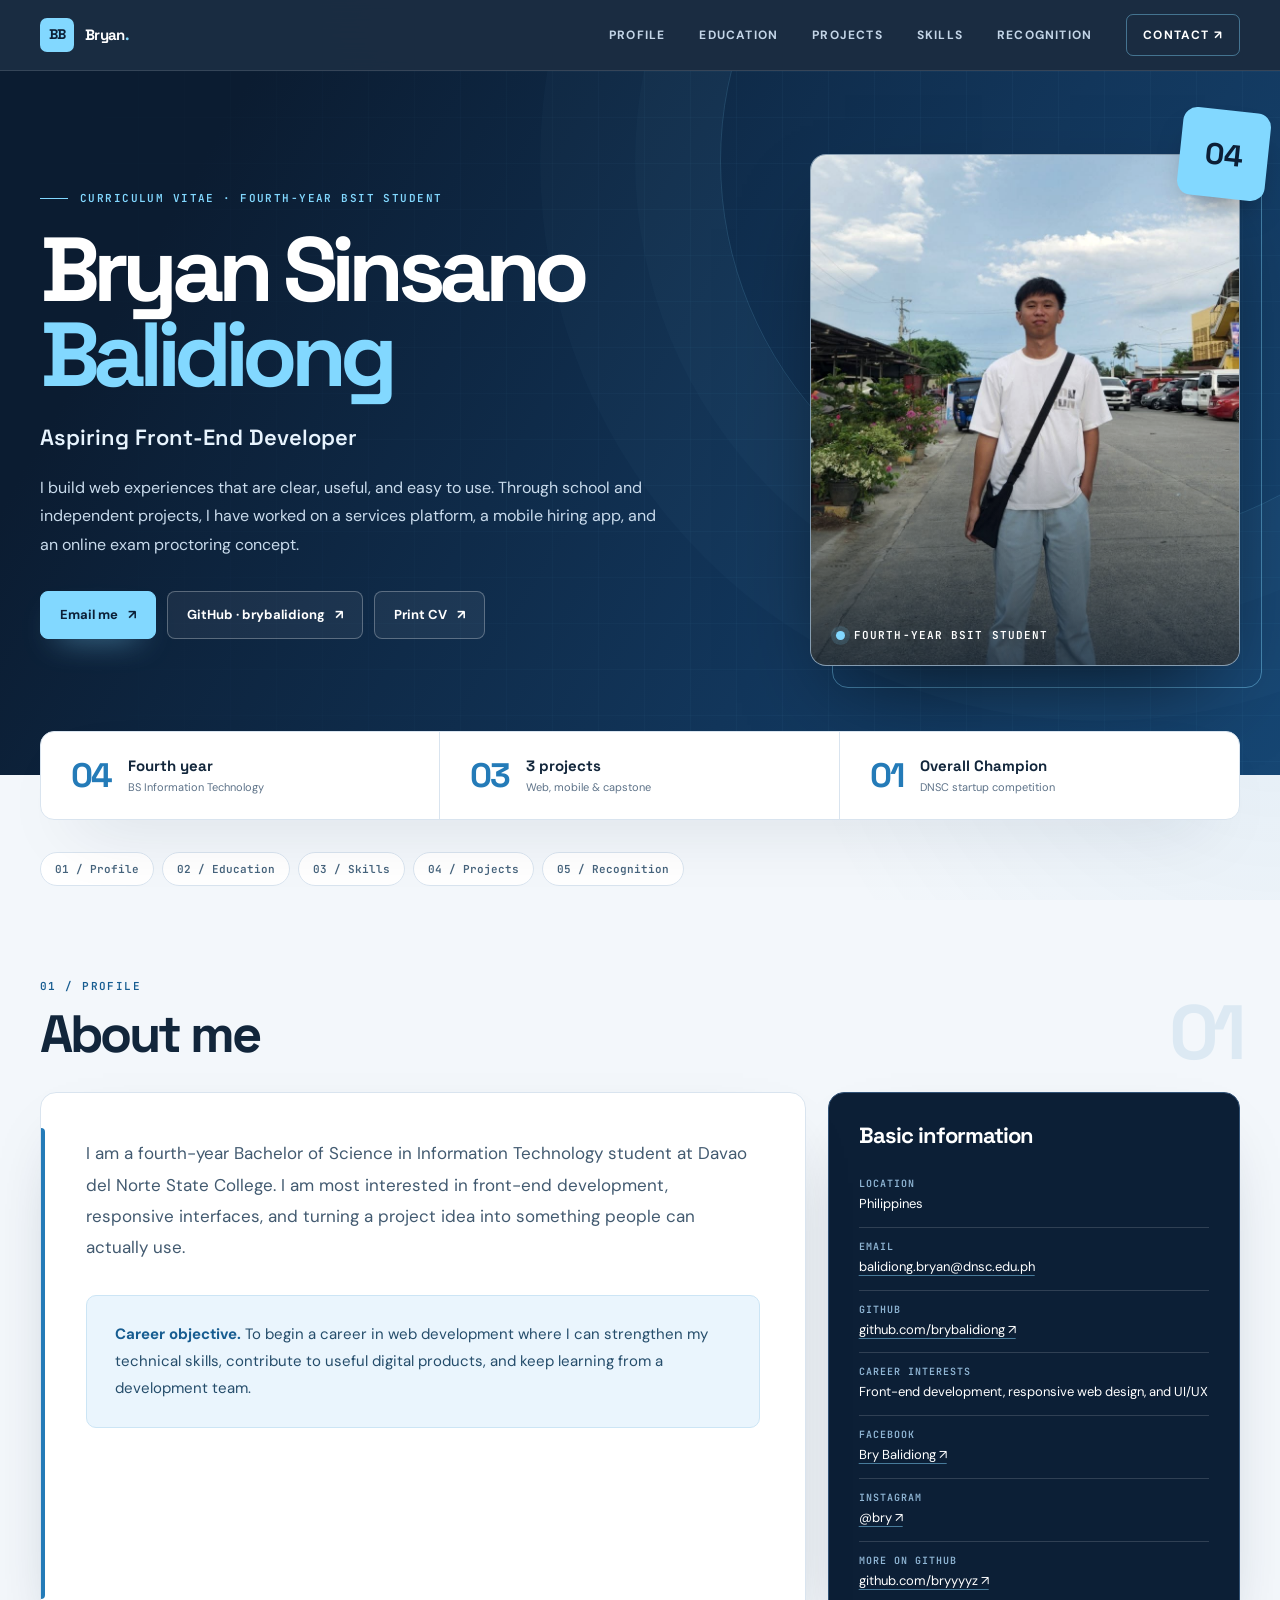
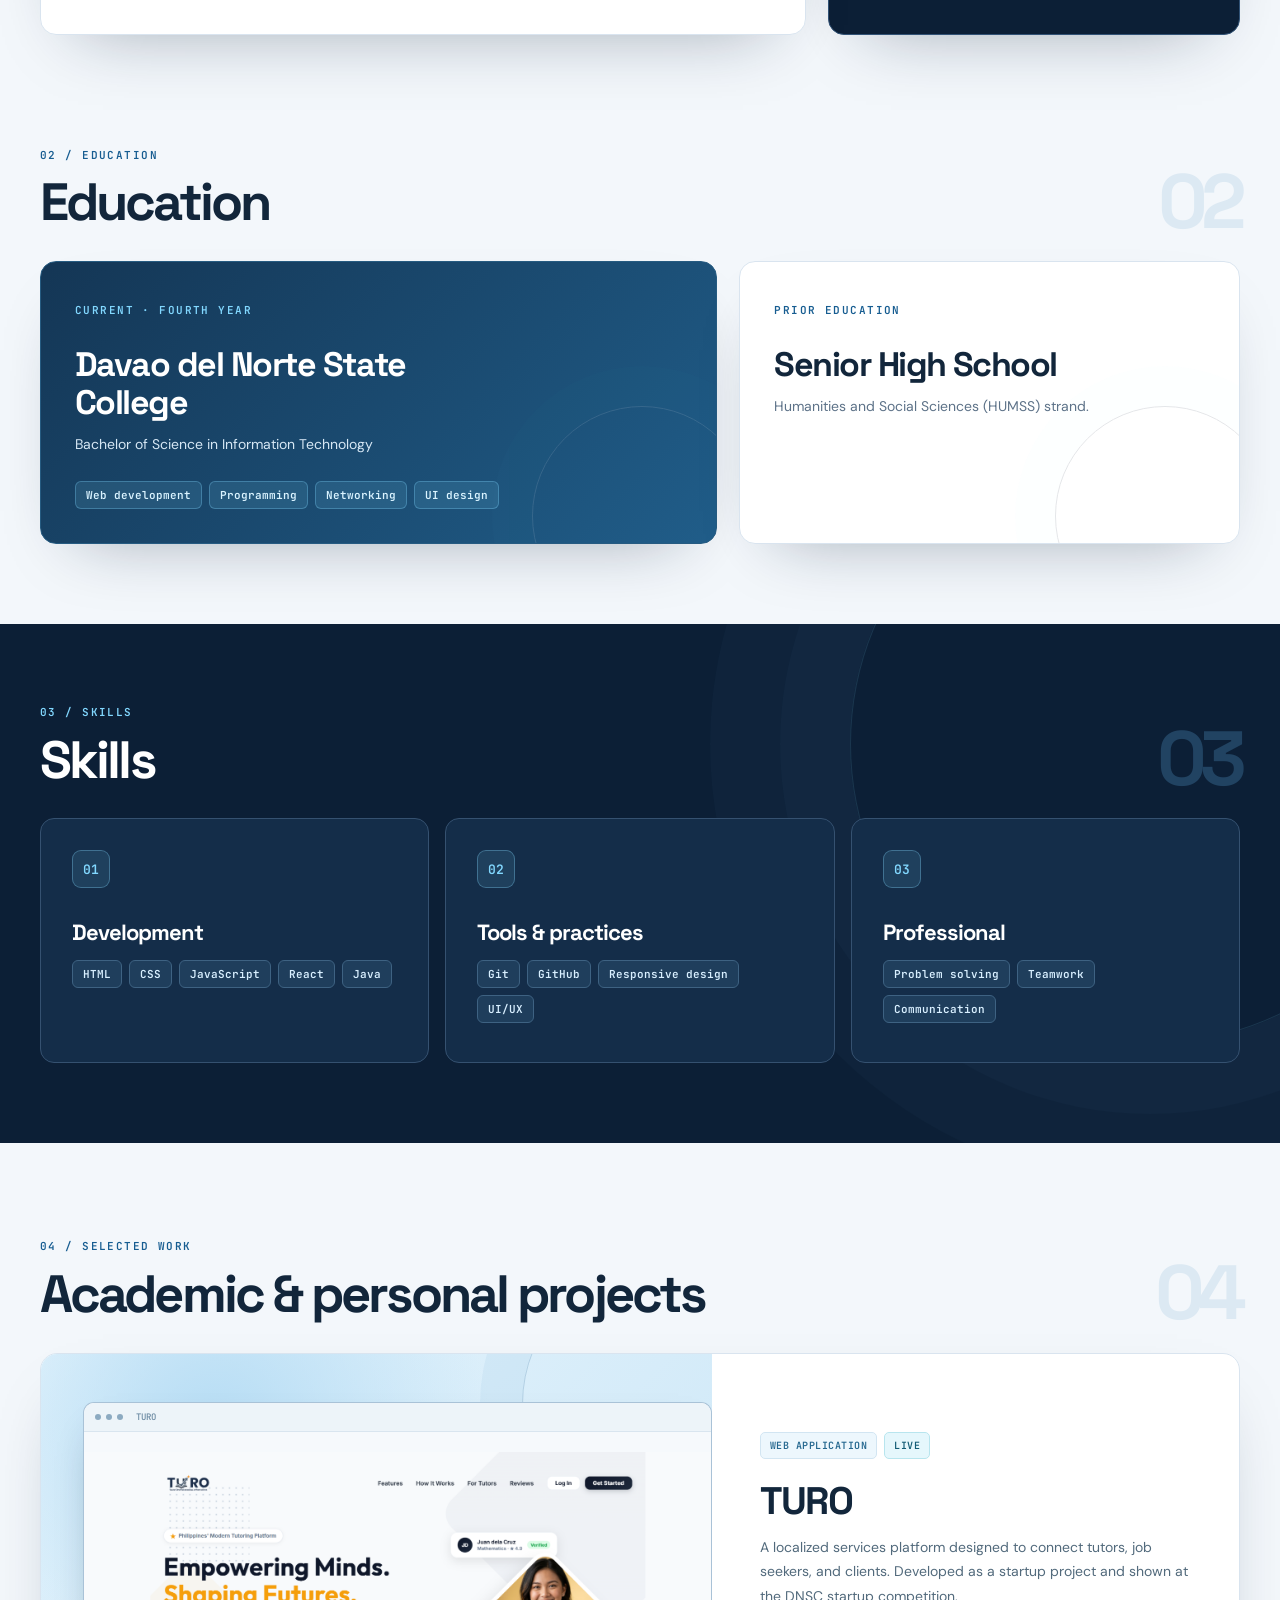
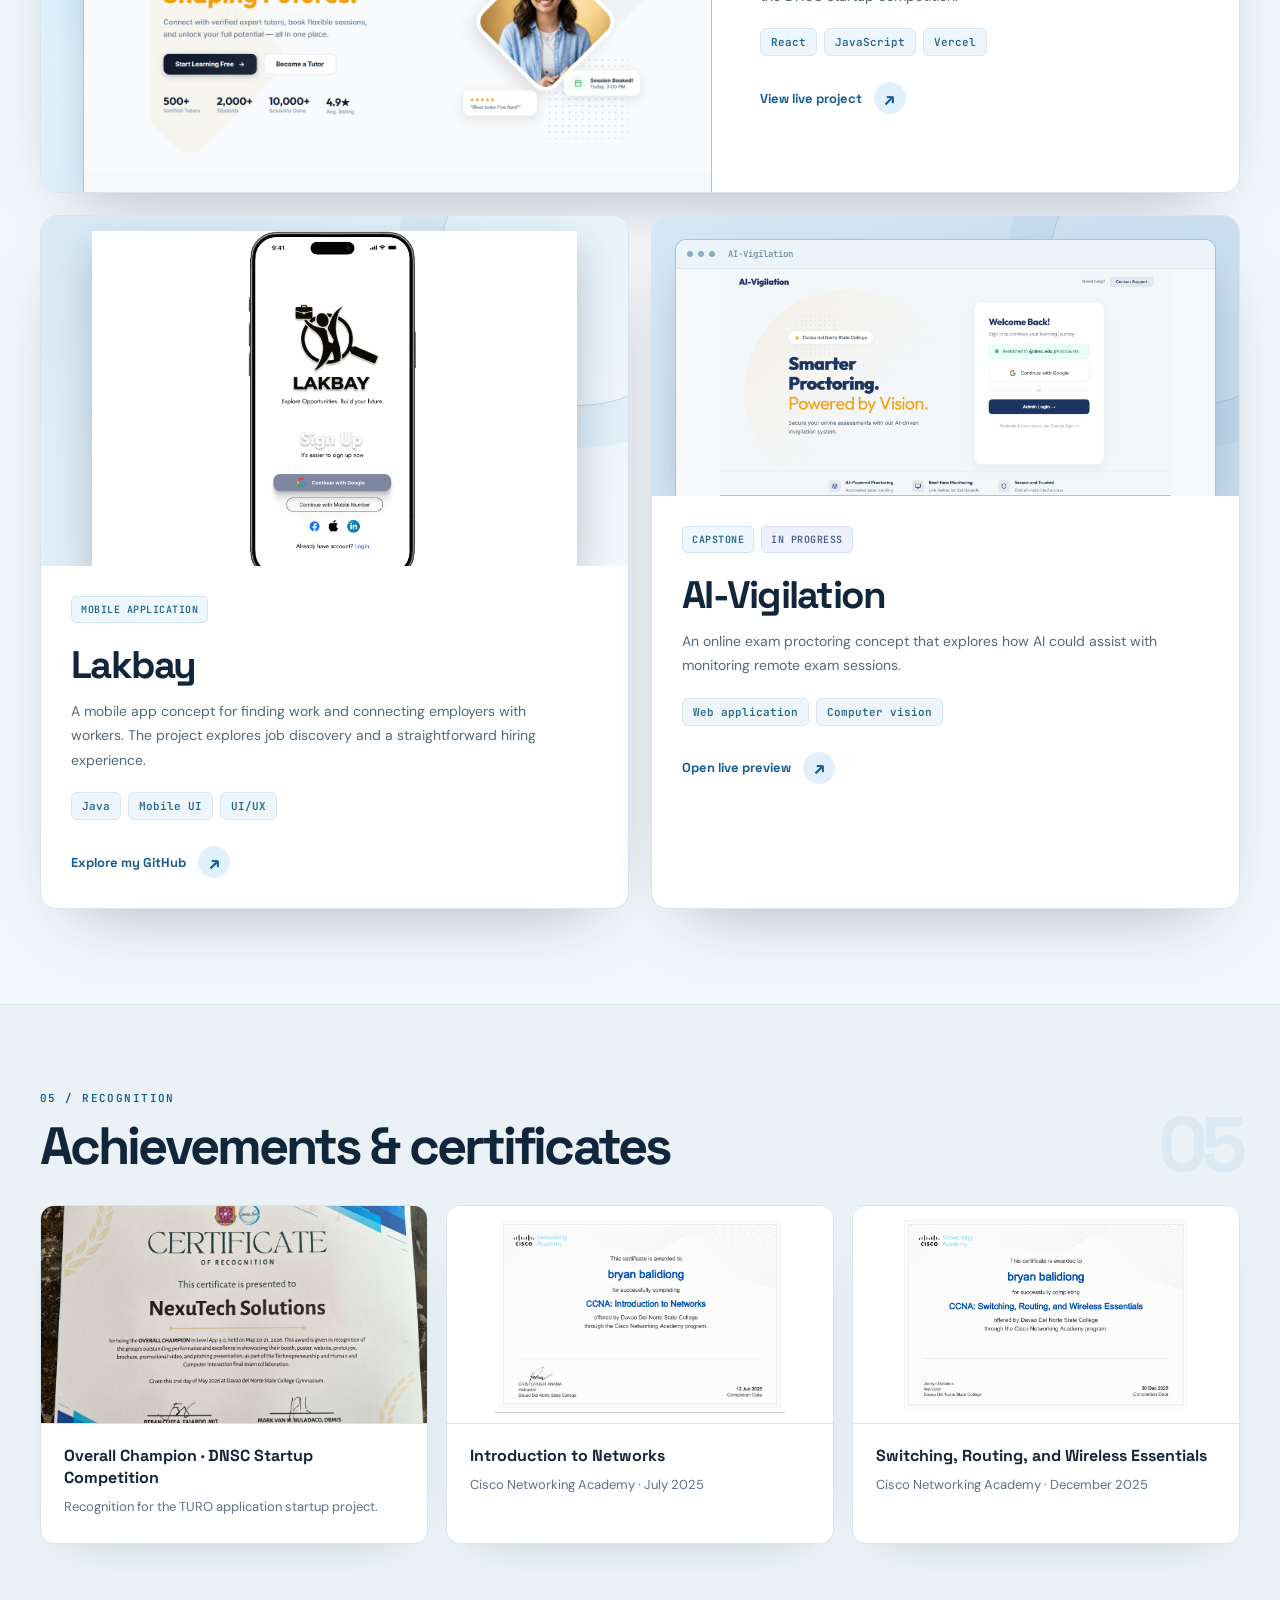
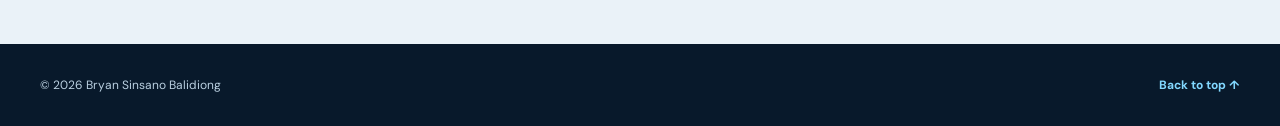
==== cv.html @ 700e9f19 "Add personal CV website" ====
<!doctype html>
<html lang="en">
<head>
  <meta charset="UTF-8">
  <meta name="viewport" content="width=device-width, initial-scale=1">
  <meta name="description" content="Curriculum vitae of Bryan Sinsano Balidiong, a fourth-year BSIT student and aspiring front-end developer at Davao del Norte State College.">
  <meta name="theme-color" content="#0c1f36">
  <title>CV — Bryan Sinsano Balidiong</title>
  <link rel="icon" type="image/svg+xml" href="favicon.svg">
  <link rel="preconnect" href="https://fonts.googleapis.com">
  <link rel="preconnect" href="https://fonts.gstatic.com" crossorigin>
  <link href="https://fonts.googleapis.com/css2?family=DM+Sans:wght@400;500;600;700&family=JetBrains+Mono:wght@400;500;600&family=Space+Grotesk:wght@400;500;600;700&display=swap" rel="stylesheet">
  <style>
    :root{
      --navy:#0c1f36;--navy-2:#132f50;--navy-3:#1c4165;
      --blue:#247bb8;--blue-deep:#175d91;--sky:#82d8ff;--ice:#dff4ff;
      --paper:#f3f7fb;--white:#fff;--ink:#12263b;--muted:#5d7288;
      --line:#d9e4ef;--shadow:0 28px 70px -38px rgba(12,31,54,.4);
    }
    *,*::before,*::after{box-sizing:border-box}
    html{scroll-behavior:smooth}
    body{margin:0;background:var(--paper);color:var(--ink);font:16px/1.68 'DM Sans',Arial,sans-serif;min-width:320px}
    body::before{content:"";position:fixed;inset:0;z-index:-1;pointer-events:none;background:radial-gradient(circle at 0 20%,rgba(130,216,255,.12),transparent 35%),radial-gradient(circle at 100% 70%,rgba(36,123,184,.08),transparent 35%)}
    a{color:inherit;text-decoration:none}
    img{display:block;max-width:100%}
    button{font:inherit}
    h1,h2,h3,p{margin:0}
    h1,h2,h3{font-family:'Space Grotesk',Arial,sans-serif;line-height:1.12;letter-spacing:-.045em}
    ::selection{background:var(--sky);color:var(--navy)}
    :focus-visible{outline:3px solid var(--sky);outline-offset:4px}
    .shell{width:min(1200px,calc(100% - 48px));margin-inline:auto}
    .skip-link{position:absolute;z-index:100;left:15px;top:-60px;padding:10px 15px;background:#fff;color:#000}
    .skip-link:focus{top:12px}
    .topbar{position:sticky;top:0;z-index:50;background:rgba(12,31,54,.94);border-bottom:1px solid rgba(255,255,255,.12);backdrop-filter:blur(18px);color:white}
    .topbar-inner{display:flex;align-items:center;justify-content:space-between;min-height:70px;gap:20px}
    .brand{display:flex;align-items:center;gap:11px;font-family:'Space Grotesk',sans-serif;font-weight:700;letter-spacing:-.04em;white-space:nowrap}
    .brand-mark{display:grid;place-items:center;width:34px;height:34px;background:var(--sky);color:var(--navy);border-radius:7px;font-size:14px;letter-spacing:-.08em}
    .brand-name{font-size:15px}
    .brand-name span{color:var(--sky)}
    .top-links{display:flex;align-items:center;gap:clamp(15px,2.8vw,34px);font-size:12px;font-weight:700;text-transform:uppercase;letter-spacing:.1em;color:#c3d5e7}
    .top-links a{transition:color .2s}
    .top-links a:hover{color:var(--sky)}
    .top-links .contact-nav{padding:10px 16px;border:1px solid rgba(130,216,255,.42);border-radius:7px;color:white}
    .top-links .contact-nav:hover{border-color:var(--sky);color:var(--sky)}
    .hero{position:relative;overflow:hidden;color:white;background:linear-gradient(120deg,#0b1c31 15%,#12365b 65%,#164673);isolation:isolate}
    .hero::before{content:"";position:absolute;inset:0;z-index:-1;opacity:.22;background-image:linear-gradient(rgba(130,216,255,.16) 1px,transparent 1px),linear-gradient(90deg,rgba(130,216,255,.16) 1px,transparent 1px);background-size:46px 46px;mask-image:linear-gradient(90deg,transparent,black 62%)}
    .hero::after{content:"";position:absolute;right:-200px;top:-290px;width:760px;height:760px;border-radius:50%;border:1px solid rgba(130,216,255,.16);box-shadow:0 0 0 85px rgba(130,216,255,.025),0 0 0 180px rgba(130,216,255,.025);z-index:-1}
    .hero-grid{display:grid;grid-template-columns:minmax(0,1.16fr) minmax(300px,.84fr);align-items:center;gap:clamp(35px,6vw,92px);padding-block:83px 109px}
    .hero-copy{position:relative;z-index:1}
    .eyebrow,.kicker,.micro{font:600 11px/1.5 'JetBrains Mono',monospace;text-transform:uppercase;letter-spacing:.13em}
    .eyebrow{display:inline-flex;align-items:center;gap:12px;color:var(--sky);margin-bottom:21px}
    .eyebrow::before{content:"";width:28px;height:1px;background:var(--sky)}
    h1{font-size:clamp(56px,7.1vw,100px);line-height:.94;letter-spacing:-.075em;max-width:9.5ch}
    h1 .surname{display:block;color:var(--sky)}
    .role{margin-top:23px;font:600 clamp(17px,2vw,22px)/1.4 'Space Grotesk',sans-serif;color:#e8f4fe}
    .intro{max-width:57ch;margin-top:21px;font-size:16px;line-height:1.8;color:#c9dbec}
    .hero-actions{display:flex;align-items:center;flex-wrap:wrap;gap:11px;margin-top:31px}
    .button{display:inline-flex;align-items:center;justify-content:center;gap:10px;min-height:48px;padding:10px 19px;border:1px solid rgba(255,255,255,.28);border-radius:8px;color:white;background:rgba(255,255,255,.06);font-size:13px;font-weight:700;cursor:pointer;transition:transform .2s,background .2s,border-color .2s,box-shadow .2s}
    .button:hover{transform:translateY(-3px);border-color:var(--sky);background:rgba(130,216,255,.12)}
    .button.primary{background:var(--sky);color:var(--navy);border-color:var(--sky);box-shadow:0 14px 32px -18px rgba(130,216,255,.85)}
    .button.primary:hover{background:#b3e9ff}
    .portrait-wrap{position:relative;max-width:430px;width:100%;justify-self:end}
    .portrait-wrap::before{content:"";position:absolute;inset:22px -22px -22px 22px;border:1px solid rgba(130,216,255,.45);border-radius:16px;z-index:-1}
    .portrait-window{position:relative;overflow:hidden;height:clamp(410px,40vw,520px);border-radius:16px;border:1px solid rgba(255,255,255,.3);background:#51728f;box-shadow:0 40px 90px -35px rgba(0,0,0,.72)}
    .portrait-window img{width:100%;height:100%;object-fit:cover;object-position:center 32%;filter:saturate(.82) contrast(1.04);transform:scale(1.3)}
    .portrait-window::after{content:"";position:absolute;inset:0;background:linear-gradient(180deg,transparent 55%,rgba(6,22,40,.68))}
    .portrait-caption{position:absolute;z-index:2;left:25px;bottom:23px;display:flex;align-items:center;gap:9px;font:600 11px 'JetBrains Mono',monospace;color:white;letter-spacing:.1em;text-transform:uppercase}
    .portrait-caption::before{content:"";width:9px;height:9px;background:var(--sky);border-radius:50%;box-shadow:0 0 0 5px rgba(130,216,255,.15)}
    .hero-index{position:absolute;right:-28px;top:-44px;z-index:2;display:grid;place-items:center;width:88px;height:88px;background:var(--sky);border-radius:14px;color:var(--navy);box-shadow:0 18px 34px -18px rgba(0,0,0,.6);font:700 30px 'Space Grotesk',sans-serif;transform:rotate(6deg)}
    .highlights{position:relative;z-index:4;margin-top:-44px}
    .highlights-inner{display:grid;grid-template-columns:repeat(3,1fr);background:white;border:1px solid var(--line);border-radius:14px;box-shadow:var(--shadow);overflow:hidden}
    .highlight{display:flex;align-items:center;gap:17px;padding:25px 30px;border-right:1px solid var(--line)}
    .highlight:last-child{border:0}
    .highlight-num{font:700 34px/1 'Space Grotesk',sans-serif;letter-spacing:-.06em;color:var(--blue)}
    .highlight-title{display:block;font:700 15px/1.25 'Space Grotesk',sans-serif}
    .highlight-sub{display:block;margin-top:4px;color:var(--muted);font-size:11px;line-height:1.3}
    .section-nav{display:flex;align-items:center;gap:8px;overflow-x:auto;padding-block:32px 12px;scrollbar-width:none}
    .section-nav::-webkit-scrollbar{display:none}
    .section-nav a{white-space:nowrap;padding:9px 14px;border-radius:100px;border:1px solid var(--line);background:white;color:#46647d;font:600 11px 'JetBrains Mono',monospace;transition:background .2s,color .2s,border-color .2s}
    .section-nav a:hover{background:var(--navy);color:white;border-color:var(--navy)}
    main section[id],aside[id]{scroll-margin-top:100px}
    .section{padding-block:80px}
    .section-heading{display:flex;align-items:end;justify-content:space-between;gap:20px;margin-bottom:29px}
    .kicker{display:block;color:var(--blue-deep);margin-bottom:10px}
    h2{font-size:clamp(34px,4.1vw,55px);letter-spacing:-.055em}
    .section-num{font:700 clamp(46px,6vw,80px)/.8 'Space Grotesk',sans-serif;color:#dce9f3;letter-spacing:-.09em;user-select:none}
    .profile-grid{display:grid;grid-template-columns:1.3fr .7fr;gap:22px;align-items:stretch}
    .profile-card{position:relative;padding:clamp(29px,3.5vw,48px);background:white;border:1px solid var(--line);border-radius:16px;box-shadow:var(--shadow)}
    .profile-card::before{content:"";position:absolute;left:0;top:35px;bottom:35px;width:4px;background:var(--blue);border-radius:0 4px 4px 0}
    .body-copy{max-width:65ch;color:#425a70;font-size:17px;line-height:1.85}
    .objective{margin-top:31px;padding:25px 28px;border-radius:10px;background:#eaf5fd;border:1px solid #cce5f5;color:#254d6b;font-size:15px;line-height:1.8}
    .objective strong{color:var(--blue-deep)}
    .info-card{padding:30px;background:var(--navy);color:white;border:1px solid #315276;border-radius:16px;box-shadow:var(--shadow)}
    .info-card h3{font-size:22px;margin-bottom:17px}
    .fact{padding:12px 0;border-top:1px solid rgba(255,255,255,.15)}
    .fact:first-of-type{border-top:0}
    .fact-label{display:block;margin-bottom:3px;color:#90b6d5;font:600 10px 'JetBrains Mono',monospace;letter-spacing:.1em;text-transform:uppercase}
    .fact-value,.fact a{display:block;font-size:13px;overflow-wrap:anywhere}
    .fact a{text-decoration:underline;text-decoration-color:rgba(130,216,255,.5);text-underline-offset:4px}
    .fact a:hover{color:var(--sky)}
    .education-section{padding-top:32px}
    .education-grid{display:grid;grid-template-columns:1.15fr .85fr;gap:22px}
    .education-card{position:relative;overflow:hidden;min-height:280px;padding:34px;border:1px solid var(--line);border-radius:16px;background:white;box-shadow:var(--shadow)}
    .education-card.current{background:linear-gradient(135deg,#143655,#205d89);color:white;border-color:#265b81}
    .education-card::after{content:"";position:absolute;right:-36px;bottom:-83px;width:220px;height:220px;border:1px solid currentColor;opacity:.11;border-radius:50%;box-shadow:0 0 0 40px rgba(130,216,255,.12)}
    .education-card .micro{display:inline-block;margin-bottom:27px;color:var(--blue-deep)}
    .education-card.current .micro{color:var(--sky)}
    .education-card h3{position:relative;z-index:1;font-size:clamp(24px,2.8vw,34px);max-width:17ch;margin-bottom:11px}
    .education-card p{position:relative;z-index:1;color:var(--muted);font-size:14px}
    .education-card.current p{color:#d7e8f5}
    .course-list,.chips{display:flex;flex-wrap:wrap;gap:7px}
    .course-list{position:relative;z-index:1;margin-top:25px}
    .course-list span,.chips span{display:inline-block;padding:6px 10px;border:1px solid #d6e6f2;border-radius:6px;background:#edf6fc;color:#2d658b;font:600 11px 'JetBrains Mono',monospace}
    .education-card.current .course-list span{background:rgba(130,216,255,.12);border-color:rgba(130,216,255,.3);color:#d9f3ff}
    .skills-section{background:var(--navy);color:white;position:relative;overflow:hidden}
    .skills-section::after{content:"";position:absolute;right:-170px;top:-180px;width:600px;height:600px;border:1px solid rgba(130,216,255,.12);border-radius:50%;box-shadow:0 0 0 70px rgba(130,216,255,.025),0 0 0 140px rgba(130,216,255,.025);pointer-events:none}
    .skills-section .shell{position:relative;z-index:1}
    .skills-section .kicker{color:var(--sky)}
    .skills-section .section-num{color:#214362}
    .skills-grid{display:grid;grid-template-columns:repeat(3,1fr);gap:16px}
    .skill-card{padding:31px;min-height:245px;border:1px solid #355170;border-radius:14px;background:#142d49;transition:transform .2s,border-color .2s,background .2s}
    .skill-card:hover{transform:translateY(-5px);border-color:var(--sky);background:#183a5b}
    .skill-icon{display:grid;place-items:center;width:38px;height:38px;margin-bottom:32px;border:1px solid rgba(130,216,255,.32);border-radius:9px;background:rgba(130,216,255,.11);color:var(--sky);font:600 13px 'JetBrains Mono',monospace}
    .skill-card h3{font-size:22px;margin-bottom:15px}
    .skill-card .chips span{background:rgba(130,216,255,.1);border-color:#3e6282;color:#d8efff}
    .projects-section{padding-block:95px}
    .projects-list{display:grid;grid-template-columns:repeat(2,minmax(0,1fr));gap:22px}
    .project{display:flex;flex-direction:column;overflow:hidden;border:1px solid var(--line);border-radius:17px;background:white;box-shadow:var(--shadow);transition:transform .22s,box-shadow .22s}
    .project:hover{transform:translateY(-6px);box-shadow:0 35px 75px -40px rgba(12,31,54,.56)}
    .project.featured{grid-column:1/-1;display:grid;grid-template-columns:1.12fr .88fr;min-height:440px}
    .project-media{position:relative;overflow:hidden;min-height:280px;background:linear-gradient(145deg,#e8f3fb,#cfe5f5);padding:24px 24px 0;display:flex;align-items:end}
    .project.featured .project-media{padding:42px 0 0 42px;background:radial-gradient(circle at 26% 18%,#b5dcf4,transparent 45%),linear-gradient(135deg,#e7f5fd,#c9e5f6)}
    .project-media::before{content:"";position:absolute;right:-90px;top:-90px;width:280px;height:280px;border:1px solid rgba(25,90,138,.2);border-radius:50%;box-shadow:0 0 0 42px rgba(33,117,180,.06)}
    .browser-frame{position:relative;width:100%;height:100%;overflow:hidden;border:1px solid #a9c2d7;border-bottom:0;border-radius:11px 11px 0 0;background:white;box-shadow:0 20px 40px -20px rgba(12,31,54,.45)}
    .browser-bar{height:29px;display:flex;align-items:center;gap:5px;padding:0 11px;background:#edf4f9;border-bottom:1px solid #d9e5ef}
    .browser-bar i{display:block;width:6px;height:6px;border-radius:50%;background:#8caac1}
    .browser-bar span{margin-left:8px;font:500 9px 'JetBrains Mono',monospace;color:#6c8aa3}
    .browser-frame img{width:100%;height:calc(100% - 29px);object-fit:contain;object-position:center;background:#f6f9fc}
    .project.featured .browser-frame{height:390px}
    .project-content{display:flex;flex-direction:column;align-items:flex-start;padding:30px}
    .project.featured .project-content{padding:48px;justify-content:center}
    .project-meta{display:flex;flex-wrap:wrap;align-items:center;gap:7px;margin-bottom:20px}
    .project-meta span{padding:6px 9px;border:1px solid #d2e5f2;border-radius:5px;background:#edf7fd;color:#24678f;font:600 10px 'JetBrains Mono',monospace;text-transform:uppercase;letter-spacing:.05em}
    .project-meta .live{background:#e5f7fc;color:#135c75;border-color:#b8e5ee}
    .project-meta .progress{background:#eef1fb;color:#4b6090;border-color:#d8def1}
    .project h3{font-size:clamp(28px,3vw,39px);margin-bottom:13px}
    .project p{font-size:14px;line-height:1.75;color:#526a7c;max-width:51ch}
    .project .chips{margin-top:20px}
    .project-link{display:inline-flex;align-items:center;gap:12px;margin-top:26px;color:var(--blue-deep);font:700 13px 'Space Grotesk',sans-serif;transition:gap .2s,color .2s}
    .project-link:hover{gap:18px;color:#0b426a}
    .project-link .arrow{display:grid;place-items:center;width:32px;height:32px;border-radius:50%;background:#e0f1fb;font-size:18px}
    .project-lakbay .project-media{justify-content:center;padding:0;background:linear-gradient(135deg,#d8eaf6,#f3f8fc)}
    .project-lakbay .project-media img{position:relative;max-height:350px;width:auto;object-fit:contain;transform:translateY(15px);filter:drop-shadow(0 18px 22px rgba(12,31,54,.24))}
    .project-ai .project-media{padding:23px 23px 0;background:linear-gradient(135deg,#d6e7f5,#c3d9ec)}
    .project-ai .browser-frame{height:257px}
    .recognition-section{padding-block:85px 100px;background:#eaf2f8;border-top:1px solid #d5e5ef}
    .awards-grid{display:grid;grid-template-columns:repeat(3,minmax(0,1fr));gap:18px}
    .award{overflow:hidden;border:1px solid var(--line);border-radius:14px;background:white;box-shadow:0 18px 45px -35px rgba(12,31,54,.35)}
    .award-media{height:218px;overflow:hidden;background:#f6f9fc;border-bottom:1px solid var(--line)}
    .award-media img{width:100%;height:100%;object-fit:cover}
    .award.cert .award-media img{object-fit:contain;padding:10px;background:#fff}
    .award-body{padding:21px 23px 25px}
    .award-body strong{display:block;font:700 16px/1.4 'Space Grotesk',sans-serif}
    .award-body p{margin-top:7px;font-size:13px;color:var(--muted)}
    footer{padding:31px 0;background:#08192b;color:#bad0e1}
    .footer-inner{display:flex;align-items:center;justify-content:space-between;gap:16px;font-size:12px}
    footer a{color:var(--sky);font-weight:700}
    @media(max-width:1020px){.top-links{gap:15px}.hero-grid{grid-template-columns:1fr 340px}.profile-grid{grid-template-columns:1fr}.info-card{display:grid;grid-template-columns:repeat(2,minmax(0,1fr));column-gap:20px}.info-card h3{grid-column:1/-1}.info-card .fact:nth-of-type(2){border-top:0}.project.featured .project-content{padding:34px}}
    @media(max-width:900px){.top-links a:not(.contact-nav){display:none}.hero-grid{grid-template-columns:1fr;padding-block:55px 85px}.hero h1{font-size:clamp(52px,12vw,78px)}.portrait-wrap{justify-self:center;max-width:430px;margin-top:28px}.project.featured{display:flex;min-height:0}.project.featured .project-media{min-height:330px;padding:28px 28px 0}.project.featured .browser-frame{height:300px}.project.featured .project-content{padding:34px}}
    @media(max-width:760px){.shell{width:min(100% - 32px,1200px)}.topbar-inner{min-height:62px}.top-links a:not(.contact-nav){display:none}.hero-grid{grid-template-columns:1fr;padding-block:55px 85px}.hero h1{font-size:clamp(52px,12vw,78px)}.portrait-wrap{justify-self:center;max-width:430px;margin-top:28px}.portrait-window{height:400px}.hero-index{right:-13px;top:-22px;width:65px;height:65px;font-size:24px}.highlights-inner{grid-template-columns:1fr}.highlight{padding:15px 22px;border-right:0;border-bottom:1px solid var(--line)}.highlight:last-child{border:0}.highlight-num{font-size:28px}.section{padding-block:62px}.section-heading{margin-bottom:22px}.section-num{font-size:55px}.education-grid,.skills-grid,.projects-list,.awards-grid{grid-template-columns:1fr}.project.featured{grid-column:1;display:flex;min-height:0}.project.featured .project-media{min-height:290px;padding:25px 25px 0}.project.featured .browser-frame{height:280px}.project.featured .project-content{padding:30px}.award-media{height:250px}}
    @media(max-width:480px){.hero-grid{padding-top:46px}.portrait-wrap{max-width:310px}.portrait-window{height:345px}.hero-actions .button{width:100%}.hero-actions{gap:8px}.info-card{display:block}.info-card .fact:nth-of-type(2){border-top:1px solid rgba(255,255,255,.15)}.profile-card,.education-card,.skill-card{padding:25px}.objective{padding:20px}.section-heading{align-items:center}.section-num{font-size:45px}.project-media{min-height:220px}.project-lakbay .project-media img{max-height:290px}.project-ai .browser-frame{height:200px}.award-media{height:210px}}
    @media(prefers-reduced-motion:reduce){html{scroll-behavior:auto}*,*::before,*::after{transition:none!important}}
    @media print{*{box-shadow:none!important;text-shadow:none!important}body{background:#fff;color:#111;font-size:10pt}body::before,.topbar,.section-nav,.hero-actions,.hero-index,.hero::before,.hero::after,.portrait-wrap::before,.section-num,footer{display:none!important}.shell{width:100%}.hero{background:#fff;color:#111}.hero-grid{grid-template-columns:1fr 130px;gap:20px;padding:0 0 18px}.hero h1{font-size:32pt;max-width:none}.hero h1 .surname{color:#111}.eyebrow,.role,.intro{color:#222}.intro{font-size:9pt;line-height:1.4}.portrait-wrap{max-width:130px}.portrait-window{height:145px;border:0;border-radius:0}.portrait-window img{filter:none;transform:none}.portrait-window::after,.portrait-caption{display:none}.highlights{margin:0}.highlights-inner{border:0;border-top:1px solid #aaa;border-bottom:1px solid #aaa;border-radius:0;display:flex}.highlight{padding:8px 12px 8px 0;border:0}.highlight-num{font-size:15pt;color:#111}.highlight-title{font-size:10pt}.section{padding:13px 0}.section-heading{margin:0 0 8px}.kicker{color:#333;margin-bottom:2px}h2{font-size:19pt}.profile-grid,.education-grid,.skills-grid,.projects-list,.awards-grid{display:block}.profile-card,.info-card,.education-card,.skill-card,.project,.award{background:#fff!important;color:#111!important;border:0;border-top:1px solid #bbb;border-radius:0;padding:8px 0;margin:0;break-inside:avoid}.profile-card::before,.education-card::after,.skills-section::after,.project-media::before{display:none}.profile-card{padding:0 0 8px}.body-copy,.objective,.education-card p,.project p,.award-body p{color:#333!important;font-size:9pt;line-height:1.4}.objective{background:#fff;border:0;padding:5px 0;margin:0}.info-card{display:grid;grid-template-columns:repeat(2,1fr);gap:0 14px;padding:5px 0}.info-card h3{grid-column:1/-1;font-size:13pt;margin:0}.fact{border:0;padding:2px 0}.fact-label{color:#444}.fact-value,.fact a{font-size:8pt}.education-card{min-height:0}.education-card .micro{color:#333!important;margin:0}.education-card h3{font-size:13pt;max-width:none}.education-card p{color:#333}.course-list,.chips{margin:5px 0}.course-list span,.chips span,.education-card.current .course-list span,.skill-card .chips span{background:#fff;border:1px solid #ccc;color:#111;padding:2px 4px;font-size:7pt}.skills-section{background:#fff;color:#111}.skill-card{min-height:0}.skill-icon{display:none}.skill-card h3{font-size:12pt;margin:0}.project{display:grid!important;grid-template-columns:85px 1fr!important;gap:12px;min-height:0}.project-media,.project.featured .project-media{min-height:0;padding:0;background:#fff}.project-media img,.browser-frame img,.project-lakbay .project-media img{width:85px;height:70px;max-height:none;object-fit:cover;transform:none;filter:none}.browser-frame{border:0;border-radius:0;height:70px!important}.browser-bar{display:none}.project-content,.project.featured .project-content{padding:0}.project-meta{margin:0 0 3px}.project-meta span{padding:0;border:0;background:#fff;color:#333;font-size:7pt}.project h3{font-size:13pt;margin:0 0 3px}.project-link{margin:3px 0;color:#111;font-size:8pt}.project-link .arrow{display:none}.award{display:grid;grid-template-columns:65px 1fr;gap:10px}.award-media{height:52px;border:0}.award-media img{width:65px;height:52px;object-fit:contain;padding:0!important}.award-body{padding:0}.award-body strong{font-size:10pt}.award-body p{font-size:8pt;margin:0}}
  </style>
</head>
<body id="top">
  <a class="skip-link" href="#main">Skip to content</a>
  <header class="topbar">
    <div class="shell topbar-inner">
      <a class="brand" href="#top" aria-label="Back to top of Bryan Balidiong's CV"><span class="brand-mark">BB</span><span class="brand-name">Bryan<span>.</span></span></a>
      <nav class="top-links" aria-label="Main navigation">
        <a href="#profile">Profile</a><a href="#education">Education</a><a href="#projects">Projects</a><a href="#skills">Skills</a><a href="#recognition">Recognition</a>
        <a class="contact-nav" href="mailto:balidiong.bryan@dnsc.edu.ph">Contact ↗</a>
      </nav>
    </div>
  </header>
  <main id="main">
    <section class="hero" aria-labelledby="page-title">
      <div class="shell hero-grid">
        <div class="hero-copy">
          <span class="eyebrow">Curriculum vitae · Fourth-year BSIT student</span>
          <h1 id="page-title">Bryan Sinsano <span class="surname">Balidiong</span></h1>
          <p class="role">Aspiring Front-End Developer</p>
          <p class="intro">I build web experiences that are clear, useful, and easy to use. Through school and independent projects, I have worked on a services platform, a mobile hiring app, and an online exam proctoring concept.</p>
          <div class="hero-actions">
            <a class="button primary" href="mailto:balidiong.bryan@dnsc.edu.ph">Email me <span aria-hidden="true">↗</span></a>
            <a class="button" href="https://github.com/brybalidiong" target="_blank" rel="noopener noreferrer">GitHub · brybalidiong <span aria-hidden="true">↗</span></a>
            <button class="button" type="button" onclick="window.print()">Print CV <span aria-hidden="true">↗</span></button>
          </div>
        </div>
        <div class="portrait-wrap">
          <div class="hero-index" aria-hidden="true">04</div>
          <div class="portrait-window"><img src="prof.jpg" alt="Portrait of Bryan Sinsano Balidiong"><span class="portrait-caption">Fourth-year BSIT student</span></div>
        </div>
      </div>
    </section>
    <div class="highlights" aria-label="CV highlights"><div class="shell highlights-inner">
      <div class="highlight"><span class="highlight-num">04</span><span><strong class="highlight-title">Fourth year</strong><span class="highlight-sub">BS Information Technology</span></span></div>
      <div class="highlight"><span class="highlight-num">03</span><span><strong class="highlight-title">3 projects</strong><span class="highlight-sub">Web, mobile &amp; capstone</span></span></div>
      <div class="highlight"><span class="highlight-num">01</span><span><strong class="highlight-title">Overall Champion</strong><span class="highlight-sub">DNSC startup competition</span></span></div>
    </div></div>
    <nav class="shell section-nav" aria-label="CV sections"><a href="#profile">01 / Profile</a><a href="#education">02 / Education</a><a href="#skills">03 / Skills</a><a href="#projects">04 / Projects</a><a href="#recognition">05 / Recognition</a></nav>

    <section class="section shell" id="profile">
      <div class="section-heading"><div><span class="kicker">01 / Profile</span><h2>About me</h2></div><span class="section-num" aria-hidden="true">01</span></div>
      <div class="profile-grid">
        <div class="profile-card">
          <p class="body-copy">I am a fourth-year Bachelor of Science in Information Technology student at Davao del Norte State College. I am most interested in front-end development, responsive interfaces, and turning a project idea into something people can actually use.</p>
          <div class="objective"><strong>Career objective.</strong> To begin a career in web development where I can strengthen my technical skills, contribute to useful digital products, and keep learning from a development team.</div>
        </div>
        <aside class="info-card" aria-label="Basic information">
          <h3>Basic information</h3>
          <div class="fact"><span class="fact-label">Location</span><span class="fact-value">Philippines</span></div>
          <div class="fact"><span class="fact-label">Email</span><a href="mailto:balidiong.bryan@dnsc.edu.ph">balidiong.bryan@dnsc.edu.ph</a></div>
          <div class="fact"><span class="fact-label">GitHub</span><a href="https://github.com/brybalidiong" target="_blank" rel="noopener noreferrer">github.com/brybalidiong ↗</a></div>
          <div class="fact"><span class="fact-label">Career interests</span><span class="fact-value">Front-end development, responsive web design, and UI/UX</span></div>
          <div class="fact"><span class="fact-label">Facebook</span><a href="https://web.facebook.com/bryan.balidiong" target="_blank" rel="noopener noreferrer">Bry Balidiong ↗</a></div>
          <div class="fact"><span class="fact-label">Instagram</span><a href="https://www.instagram.com/bry/" target="_blank" rel="noopener noreferrer">@bry ↗</a></div>
          <div class="fact"><span class="fact-label">More on GitHub</span><a href="https://github.com/bryyyyz" target="_blank" rel="noopener noreferrer">github.com/bryyyyz ↗</a></div>
        </aside>
      </div>
    </section>

    <section class="section education-section shell" id="education">
      <div class="section-heading"><div><span class="kicker">02 / Education</span><h2>Education</h2></div><span class="section-num" aria-hidden="true">02</span></div>
      <div class="education-grid">
        <div class="education-card current"><span class="micro">Current · Fourth year</span><h3>Davao del Norte State College</h3><p>Bachelor of Science in Information Technology</p><div class="course-list" aria-label="Areas of study"><span>Web development</span><span>Programming</span><span>Networking</span><span>UI design</span></div></div>
        <div class="education-card"><span class="micro">Prior education</span><h3>Senior High School</h3><p>Humanities and Social Sciences (HUMSS) strand.</p></div>
      </div>
    </section>

    <section class="section skills-section" id="skills">
      <div class="shell"><div class="section-heading"><div><span class="kicker">03 / Skills</span><h2>Skills</h2></div><span class="section-num" aria-hidden="true">03</span></div>
        <div class="skills-grid">
          <div class="skill-card"><span class="skill-icon" aria-hidden="true">01</span><h3>Development</h3><div class="chips"><span>HTML</span><span>CSS</span><span>JavaScript</span><span>React</span><span>Java</span></div></div>
          <div class="skill-card"><span class="skill-icon" aria-hidden="true">02</span><h3>Tools &amp; practices</h3><div class="chips"><span>Git</span><span>GitHub</span><span>Responsive design</span><span>UI/UX</span></div></div>
          <div class="skill-card"><span class="skill-icon" aria-hidden="true">03</span><h3>Professional</h3><div class="chips"><span>Problem solving</span><span>Teamwork</span><span>Communication</span></div></div>
        </div>
      </div>
    </section>

    <section class="section projects-section shell" id="projects">
      <div class="section-heading"><div><span class="kicker">04 / Selected work</span><h2>Academic &amp; personal projects</h2></div><span class="section-num" aria-hidden="true">04</span></div>
      <div class="projects-list">
        <article class="project featured">
          <div class="project-media"><div class="browser-frame"><div class="browser-bar" aria-hidden="true"><i></i><i></i><i></i><span>TURO</span></div><img src="TURO.png" alt="TURO application interface preview" loading="lazy"></div></div>
          <div class="project-content"><div class="project-meta"><span>Web application</span><span class="live">Live</span></div><h3>TURO</h3><p>A localized services platform designed to connect tutors, job seekers, and clients. Developed as a startup project and shown at the DNSC startup competition.</p><div class="chips"><span>React</span><span>JavaScript</span><span>Vercel</span></div><a class="project-link" href="https://turo-app-rust.vercel.app/" target="_blank" rel="noopener noreferrer">View live project <span class="arrow" aria-hidden="true">↗</span></a></div>
        </article>
        <article class="project project-lakbay">
          <div class="project-media"><img src="lakbay.png" alt="Lakbay mobile application preview" loading="lazy"></div>
          <div class="project-content"><div class="project-meta"><span>Mobile application</span></div><h3>Lakbay</h3><p>A mobile app concept for finding work and connecting employers with workers. The project explores job discovery and a straightforward hiring experience.</p><div class="chips"><span>Java</span><span>Mobile UI</span><span>UI/UX</span></div><a class="project-link" href="https://github.com/bryyyyz" target="_blank" rel="noopener noreferrer">Explore my GitHub <span class="arrow" aria-hidden="true">↗</span></a></div>
        </article>
        <article class="project project-ai">
          <div class="project-media"><div class="browser-frame"><div class="browser-bar" aria-hidden="true"><i></i><i></i><i></i><span>AI-Vigilation</span></div><img src="AiVigilation.png" alt="AI-Vigilation project preview" loading="lazy"></div></div>
          <div class="project-content"><div class="project-meta"><span>Capstone</span><span class="progress">In progress</span></div><h3>AI-Vigilation</h3><p>An online exam proctoring concept that explores how AI could assist with monitoring remote exam sessions.</p><div class="chips"><span>Web application</span><span>Computer vision</span></div><a class="project-link" href="https://ai-vigilation.vercel.app/" target="_blank" rel="noopener noreferrer">Open live preview <span class="arrow" aria-hidden="true">↗</span></a></div>
        </article>
      </div>
    </section>

    <section class="section recognition-section" id="recognition">
      <div class="shell"><div class="section-heading"><div><span class="kicker">05 / Recognition</span><h2>Achievements &amp; certificates</h2></div><span class="section-num" aria-hidden="true">05</span></div>
        <div class="awards-grid">
          <article class="award"><div class="award-media"><img src="overallchamp.jpg" alt="TURO startup competition award" loading="lazy"></div><div class="award-body"><strong>Overall Champion · DNSC Startup Competition</strong><p>Recognition for the TURO application startup project.</p></div></article>
          <article class="award cert"><div class="award-media"><img src="cert1.png" alt="Cisco Introduction to Networks certificate" loading="lazy"></div><div class="award-body"><strong>Introduction to Networks</strong><p>Cisco Networking Academy · July 2025</p></div></article>
          <article class="award cert"><div class="award-media"><img src="cert2.png" alt="Cisco Switching, Routing, and Wireless Essentials certificate" loading="lazy"></div><div class="award-body"><strong>Switching, Routing, and Wireless Essentials</strong><p>Cisco Networking Academy · December 2025</p></div></article>
        </div>
      </div>
    </section>
  </main>
  <footer><div class="shell footer-inner"><span>© 2026 Bryan Sinsano Balidiong</span><a href="#top">Back to top ↑</a></div></footer>
</body>
</html>
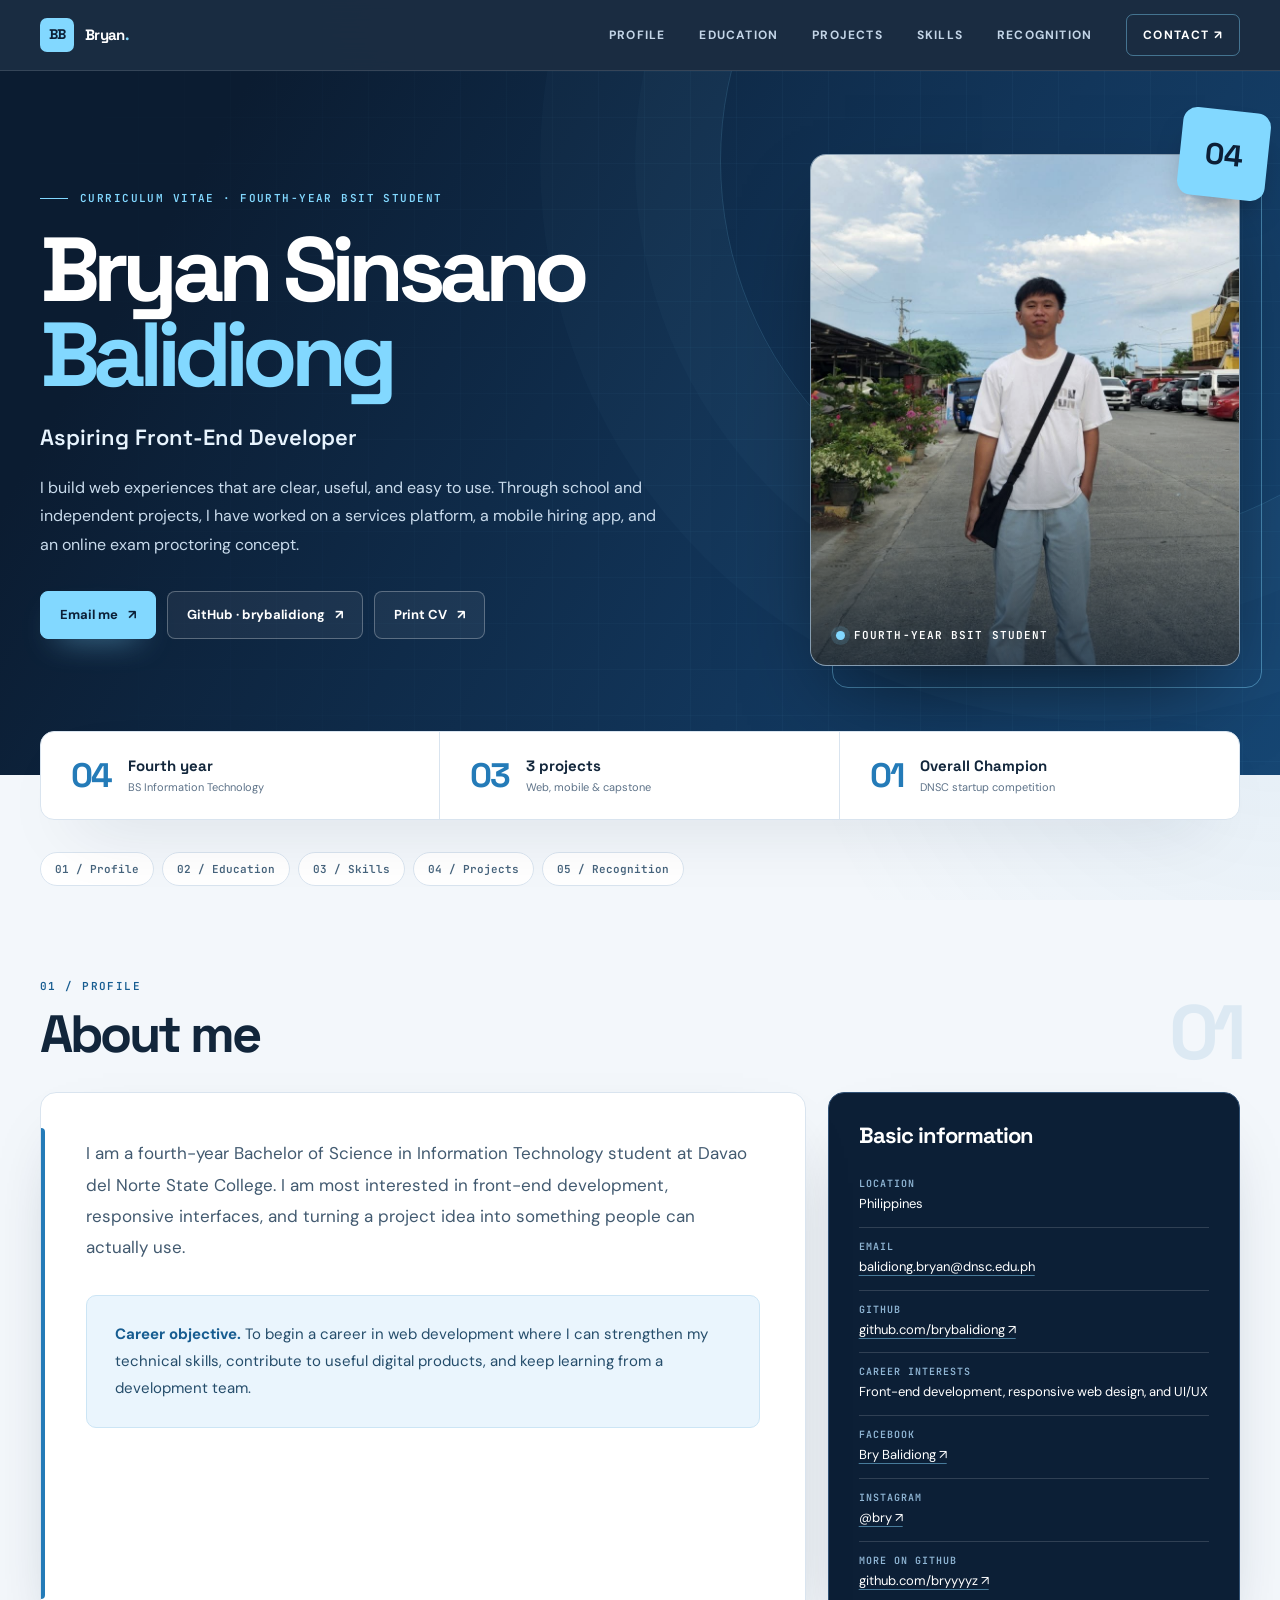
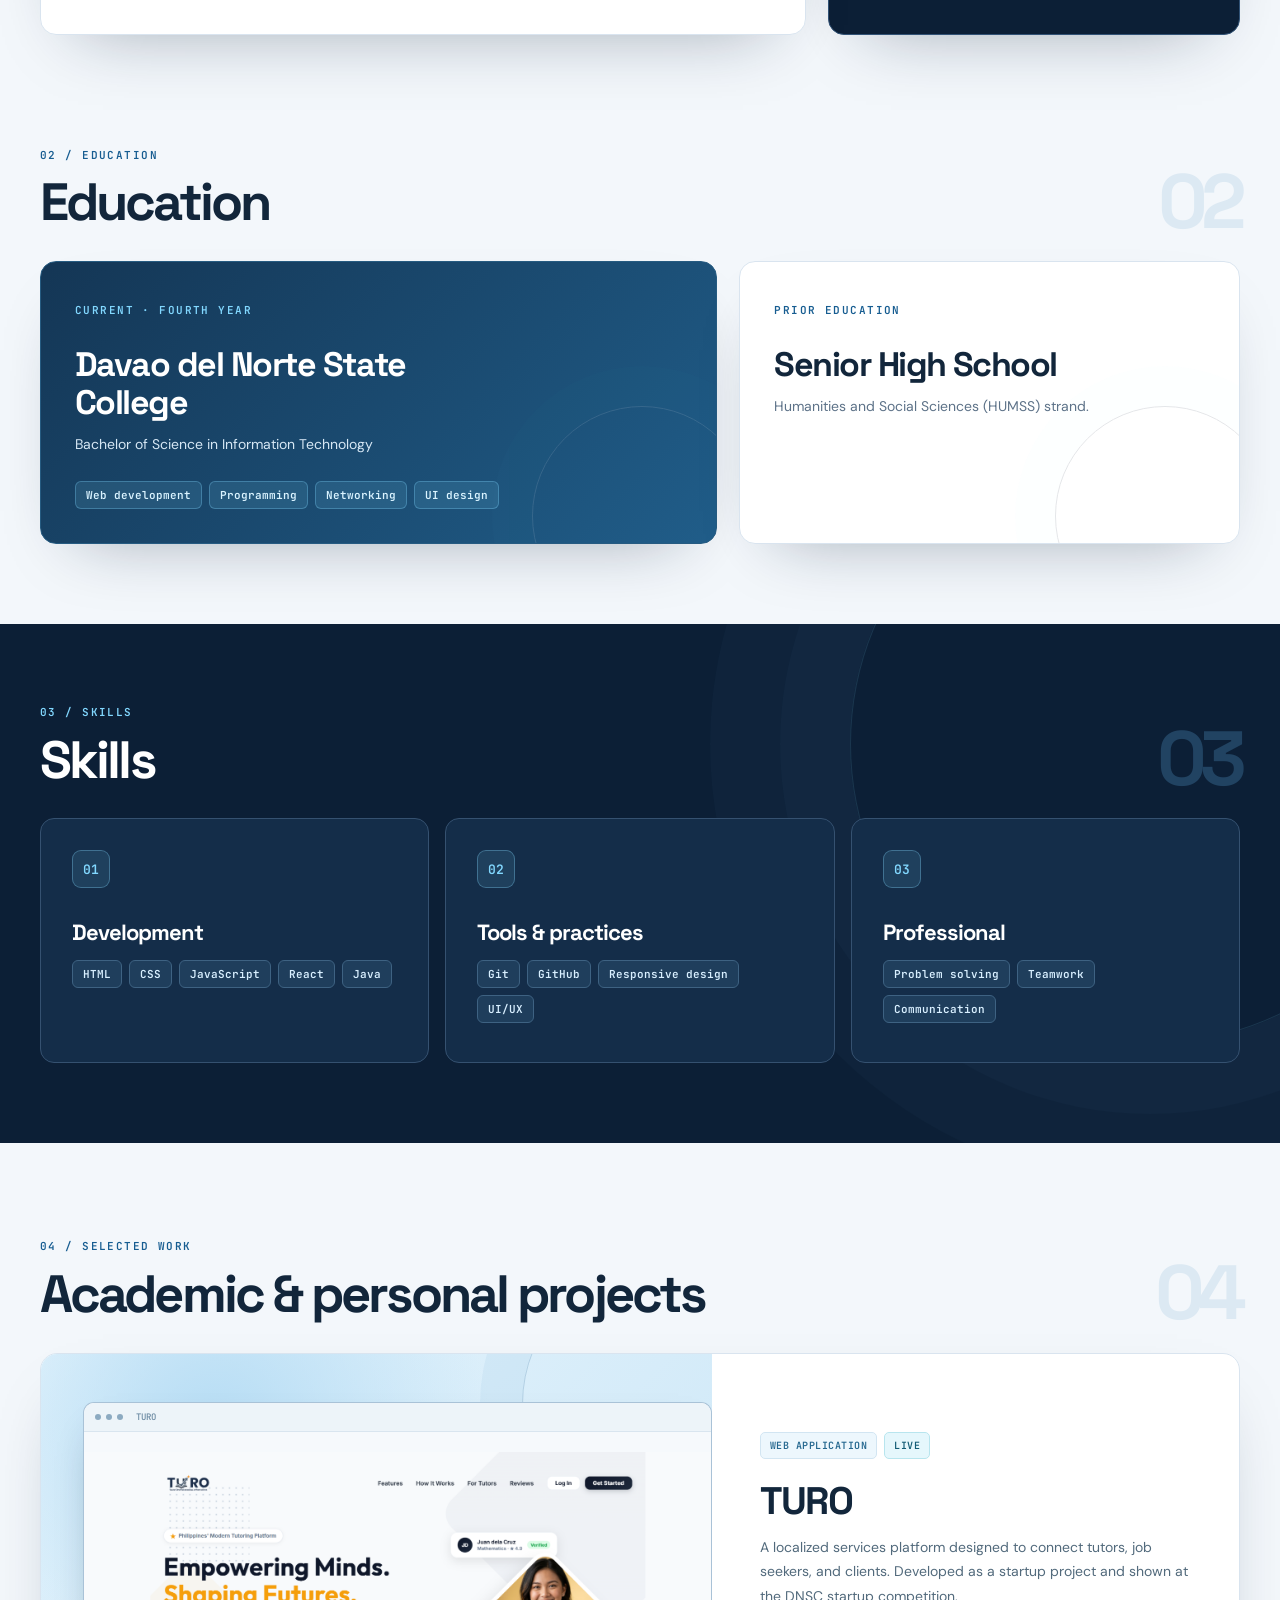
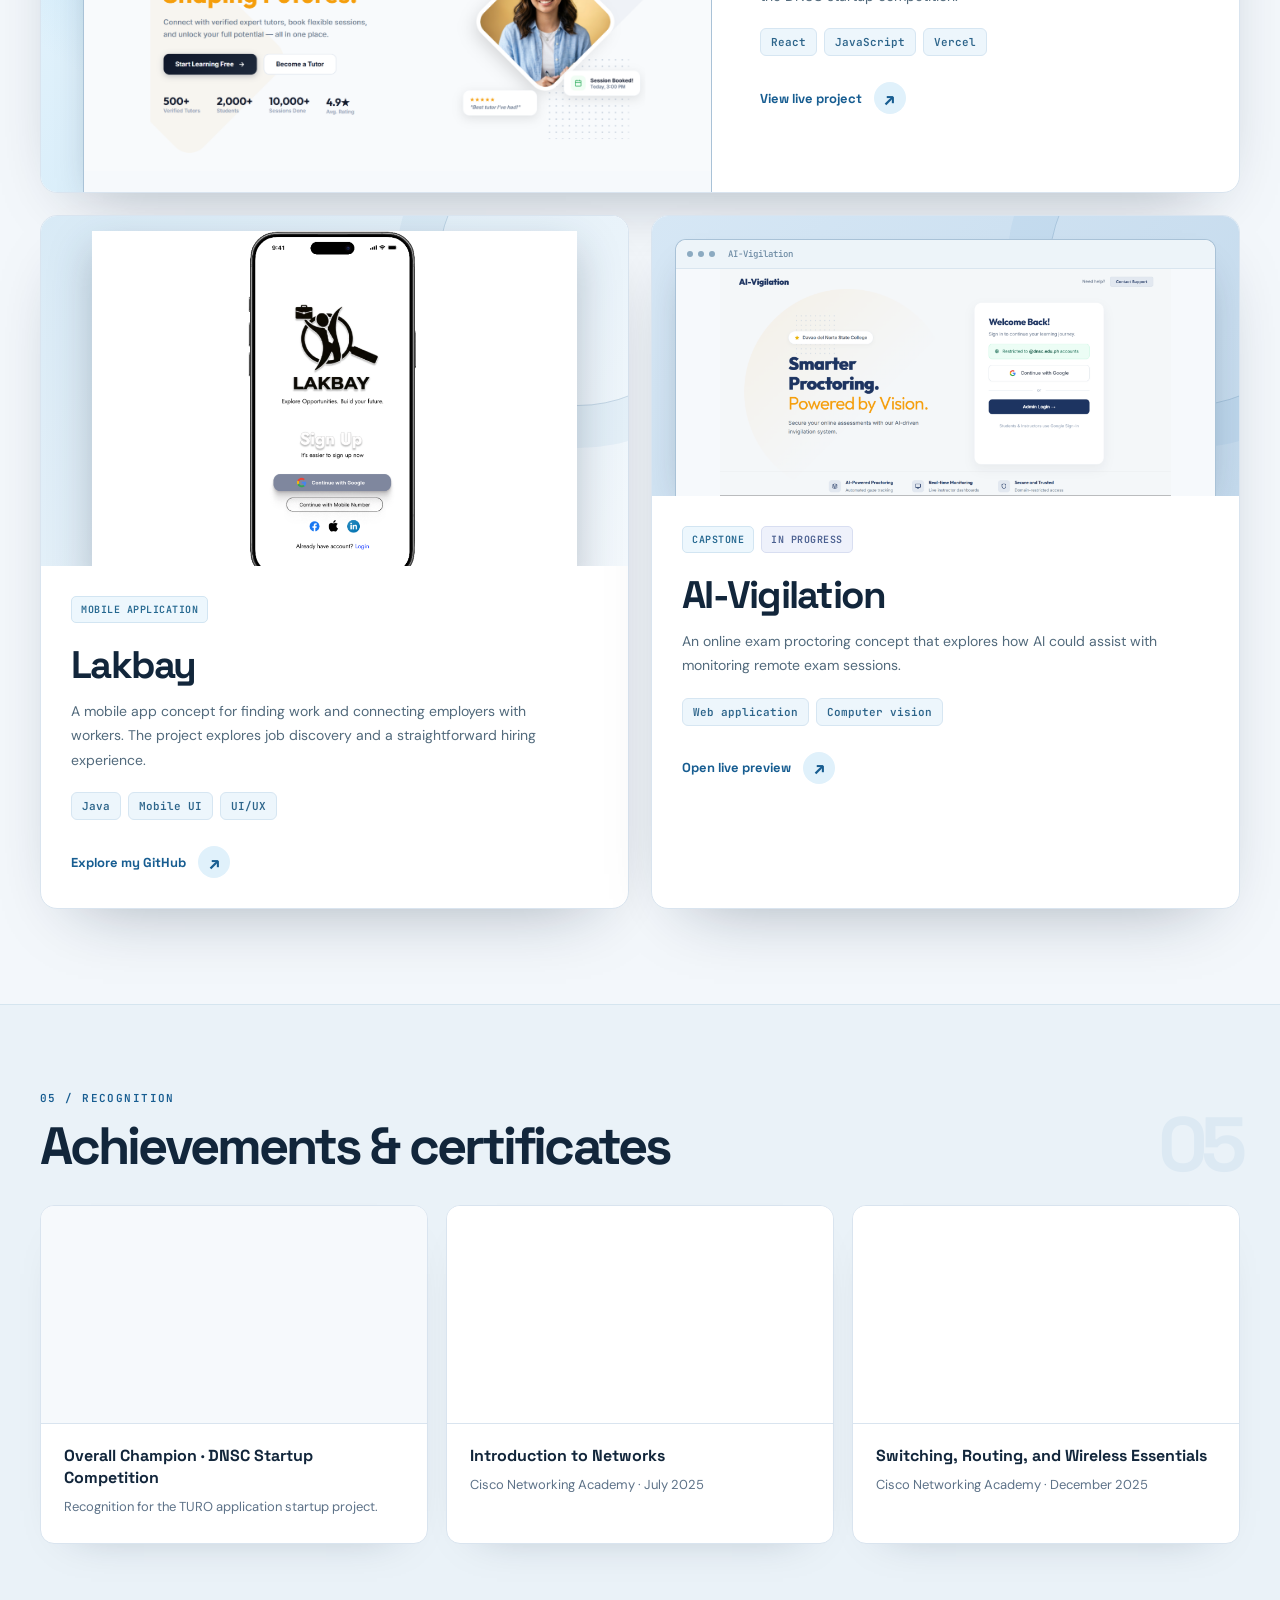
==== commit 986714dc: "Organize CV source and assets" ====
--- a/cv.html
+++ b/cv.html
@@ -3,280 +3,10 @@
 <head>
   <meta charset="UTF-8">
   <meta name="viewport" content="width=device-width, initial-scale=1">
-  <meta name="description" content="Curriculum vitae of Bryan Sinsano Balidiong, a fourth-year BSIT student and aspiring front-end developer at Davao del Norte State College.">
-  <meta name="theme-color" content="#0c1f36">
-  <title>CV — Bryan Sinsano Balidiong</title>
-  <link rel="icon" type="image/svg+xml" href="favicon.svg">
-  <link rel="preconnect" href="https://fonts.googleapis.com">
-  <link rel="preconnect" href="https://fonts.gstatic.com" crossorigin>
-  <link href="https://fonts.googleapis.com/css2?family=DM+Sans:wght@400;500;600;700&family=JetBrains+Mono:wght@400;500;600&family=Space+Grotesk:wght@400;500;600;700&display=swap" rel="stylesheet">
-  <style>
-    :root{
-      --navy:#0c1f36;--navy-2:#132f50;--navy-3:#1c4165;
-      --blue:#247bb8;--blue-deep:#175d91;--sky:#82d8ff;--ice:#dff4ff;
-      --paper:#f3f7fb;--white:#fff;--ink:#12263b;--muted:#5d7288;
-      --line:#d9e4ef;--shadow:0 28px 70px -38px rgba(12,31,54,.4);
-    }
-    *,*::before,*::after{box-sizing:border-box}
-    html{scroll-behavior:smooth}
-    body{margin:0;background:var(--paper);color:var(--ink);font:16px/1.68 'DM Sans',Arial,sans-serif;min-width:320px}
-    body::before{content:"";position:fixed;inset:0;z-index:-1;pointer-events:none;background:radial-gradient(circle at 0 20%,rgba(130,216,255,.12),transparent 35%),radial-gradient(circle at 100% 70%,rgba(36,123,184,.08),transparent 35%)}
-    a{color:inherit;text-decoration:none}
-    img{display:block;max-width:100%}
-    button{font:inherit}
-    h1,h2,h3,p{margin:0}
-    h1,h2,h3{font-family:'Space Grotesk',Arial,sans-serif;line-height:1.12;letter-spacing:-.045em}
-    ::selection{background:var(--sky);color:var(--navy)}
-    :focus-visible{outline:3px solid var(--sky);outline-offset:4px}
-    .shell{width:min(1200px,calc(100% - 48px));margin-inline:auto}
-    .skip-link{position:absolute;z-index:100;left:15px;top:-60px;padding:10px 15px;background:#fff;color:#000}
-    .skip-link:focus{top:12px}
-    .topbar{position:sticky;top:0;z-index:50;background:rgba(12,31,54,.94);border-bottom:1px solid rgba(255,255,255,.12);backdrop-filter:blur(18px);color:white}
-    .topbar-inner{display:flex;align-items:center;justify-content:space-between;min-height:70px;gap:20px}
-    .brand{display:flex;align-items:center;gap:11px;font-family:'Space Grotesk',sans-serif;font-weight:700;letter-spacing:-.04em;white-space:nowrap}
-    .brand-mark{display:grid;place-items:center;width:34px;height:34px;background:var(--sky);color:var(--navy);border-radius:7px;font-size:14px;letter-spacing:-.08em}
-    .brand-name{font-size:15px}
-    .brand-name span{color:var(--sky)}
-    .top-links{display:flex;align-items:center;gap:clamp(15px,2.8vw,34px);font-size:12px;font-weight:700;text-transform:uppercase;letter-spacing:.1em;color:#c3d5e7}
-    .top-links a{transition:color .2s}
-    .top-links a:hover{color:var(--sky)}
-    .top-links .contact-nav{padding:10px 16px;border:1px solid rgba(130,216,255,.42);border-radius:7px;color:white}
-    .top-links .contact-nav:hover{border-color:var(--sky);color:var(--sky)}
-    .hero{position:relative;overflow:hidden;color:white;background:linear-gradient(120deg,#0b1c31 15%,#12365b 65%,#164673);isolation:isolate}
-    .hero::before{content:"";position:absolute;inset:0;z-index:-1;opacity:.22;background-image:linear-gradient(rgba(130,216,255,.16) 1px,transparent 1px),linear-gradient(90deg,rgba(130,216,255,.16) 1px,transparent 1px);background-size:46px 46px;mask-image:linear-gradient(90deg,transparent,black 62%)}
-    .hero::after{content:"";position:absolute;right:-200px;top:-290px;width:760px;height:760px;border-radius:50%;border:1px solid rgba(130,216,255,.16);box-shadow:0 0 0 85px rgba(130,216,255,.025),0 0 0 180px rgba(130,216,255,.025);z-index:-1}
-    .hero-grid{display:grid;grid-template-columns:minmax(0,1.16fr) minmax(300px,.84fr);align-items:center;gap:clamp(35px,6vw,92px);padding-block:83px 109px}
-    .hero-copy{position:relative;z-index:1}
-    .eyebrow,.kicker,.micro{font:600 11px/1.5 'JetBrains Mono',monospace;text-transform:uppercase;letter-spacing:.13em}
-    .eyebrow{display:inline-flex;align-items:center;gap:12px;color:var(--sky);margin-bottom:21px}
-    .eyebrow::before{content:"";width:28px;height:1px;background:var(--sky)}
-    h1{font-size:clamp(56px,7.1vw,100px);line-height:.94;letter-spacing:-.075em;max-width:9.5ch}
-    h1 .surname{display:block;color:var(--sky)}
-    .role{margin-top:23px;font:600 clamp(17px,2vw,22px)/1.4 'Space Grotesk',sans-serif;color:#e8f4fe}
-    .intro{max-width:57ch;margin-top:21px;font-size:16px;line-height:1.8;color:#c9dbec}
-    .hero-actions{display:flex;align-items:center;flex-wrap:wrap;gap:11px;margin-top:31px}
-    .button{display:inline-flex;align-items:center;justify-content:center;gap:10px;min-height:48px;padding:10px 19px;border:1px solid rgba(255,255,255,.28);border-radius:8px;color:white;background:rgba(255,255,255,.06);font-size:13px;font-weight:700;cursor:pointer;transition:transform .2s,background .2s,border-color .2s,box-shadow .2s}
-    .button:hover{transform:translateY(-3px);border-color:var(--sky);background:rgba(130,216,255,.12)}
-    .button.primary{background:var(--sky);color:var(--navy);border-color:var(--sky);box-shadow:0 14px 32px -18px rgba(130,216,255,.85)}
-    .button.primary:hover{background:#b3e9ff}
-    .portrait-wrap{position:relative;max-width:430px;width:100%;justify-self:end}
-    .portrait-wrap::before{content:"";position:absolute;inset:22px -22px -22px 22px;border:1px solid rgba(130,216,255,.45);border-radius:16px;z-index:-1}
-    .portrait-window{position:relative;overflow:hidden;height:clamp(410px,40vw,520px);border-radius:16px;border:1px solid rgba(255,255,255,.3);background:#51728f;box-shadow:0 40px 90px -35px rgba(0,0,0,.72)}
-    .portrait-window img{width:100%;height:100%;object-fit:cover;object-position:center 32%;filter:saturate(.82) contrast(1.04);transform:scale(1.3)}
-    .portrait-window::after{content:"";position:absolute;inset:0;background:linear-gradient(180deg,transparent 55%,rgba(6,22,40,.68))}
-    .portrait-caption{position:absolute;z-index:2;left:25px;bottom:23px;display:flex;align-items:center;gap:9px;font:600 11px 'JetBrains Mono',monospace;color:white;letter-spacing:.1em;text-transform:uppercase}
-    .portrait-caption::before{content:"";width:9px;height:9px;background:var(--sky);border-radius:50%;box-shadow:0 0 0 5px rgba(130,216,255,.15)}
-    .hero-index{position:absolute;right:-28px;top:-44px;z-index:2;display:grid;place-items:center;width:88px;height:88px;background:var(--sky);border-radius:14px;color:var(--navy);box-shadow:0 18px 34px -18px rgba(0,0,0,.6);font:700 30px 'Space Grotesk',sans-serif;transform:rotate(6deg)}
-    .highlights{position:relative;z-index:4;margin-top:-44px}
-    .highlights-inner{display:grid;grid-template-columns:repeat(3,1fr);background:white;border:1px solid var(--line);border-radius:14px;box-shadow:var(--shadow);overflow:hidden}
-    .highlight{display:flex;align-items:center;gap:17px;padding:25px 30px;border-right:1px solid var(--line)}
-    .highlight:last-child{border:0}
-    .highlight-num{font:700 34px/1 'Space Grotesk',sans-serif;letter-spacing:-.06em;color:var(--blue)}
-    .highlight-title{display:block;font:700 15px/1.25 'Space Grotesk',sans-serif}
-    .highlight-sub{display:block;margin-top:4px;color:var(--muted);font-size:11px;line-height:1.3}
-    .section-nav{display:flex;align-items:center;gap:8px;overflow-x:auto;padding-block:32px 12px;scrollbar-width:none}
-    .section-nav::-webkit-scrollbar{display:none}
-    .section-nav a{white-space:nowrap;padding:9px 14px;border-radius:100px;border:1px solid var(--line);background:white;color:#46647d;font:600 11px 'JetBrains Mono',monospace;transition:background .2s,color .2s,border-color .2s}
-    .section-nav a:hover{background:var(--navy);color:white;border-color:var(--navy)}
-    main section[id],aside[id]{scroll-margin-top:100px}
-    .section{padding-block:80px}
-    .section-heading{display:flex;align-items:end;justify-content:space-between;gap:20px;margin-bottom:29px}
-    .kicker{display:block;color:var(--blue-deep);margin-bottom:10px}
-    h2{font-size:clamp(34px,4.1vw,55px);letter-spacing:-.055em}
-    .section-num{font:700 clamp(46px,6vw,80px)/.8 'Space Grotesk',sans-serif;color:#dce9f3;letter-spacing:-.09em;user-select:none}
-    .profile-grid{display:grid;grid-template-columns:1.3fr .7fr;gap:22px;align-items:stretch}
-    .profile-card{position:relative;padding:clamp(29px,3.5vw,48px);background:white;border:1px solid var(--line);border-radius:16px;box-shadow:var(--shadow)}
-    .profile-card::before{content:"";position:absolute;left:0;top:35px;bottom:35px;width:4px;background:var(--blue);border-radius:0 4px 4px 0}
-    .body-copy{max-width:65ch;color:#425a70;font-size:17px;line-height:1.85}
-    .objective{margin-top:31px;padding:25px 28px;border-radius:10px;background:#eaf5fd;border:1px solid #cce5f5;color:#254d6b;font-size:15px;line-height:1.8}
-    .objective strong{color:var(--blue-deep)}
-    .info-card{padding:30px;background:var(--navy);color:white;border:1px solid #315276;border-radius:16px;box-shadow:var(--shadow)}
-    .info-card h3{font-size:22px;margin-bottom:17px}
-    .fact{padding:12px 0;border-top:1px solid rgba(255,255,255,.15)}
-    .fact:first-of-type{border-top:0}
-    .fact-label{display:block;margin-bottom:3px;color:#90b6d5;font:600 10px 'JetBrains Mono',monospace;letter-spacing:.1em;text-transform:uppercase}
-    .fact-value,.fact a{display:block;font-size:13px;overflow-wrap:anywhere}
-    .fact a{text-decoration:underline;text-decoration-color:rgba(130,216,255,.5);text-underline-offset:4px}
-    .fact a:hover{color:var(--sky)}
-    .education-section{padding-top:32px}
-    .education-grid{display:grid;grid-template-columns:1.15fr .85fr;gap:22px}
-    .education-card{position:relative;overflow:hidden;min-height:280px;padding:34px;border:1px solid var(--line);border-radius:16px;background:white;box-shadow:var(--shadow)}
-    .education-card.current{background:linear-gradient(135deg,#143655,#205d89);color:white;border-color:#265b81}
-    .education-card::after{content:"";position:absolute;right:-36px;bottom:-83px;width:220px;height:220px;border:1px solid currentColor;opacity:.11;border-radius:50%;box-shadow:0 0 0 40px rgba(130,216,255,.12)}
-    .education-card .micro{display:inline-block;margin-bottom:27px;color:var(--blue-deep)}
-    .education-card.current .micro{color:var(--sky)}
-    .education-card h3{position:relative;z-index:1;font-size:clamp(24px,2.8vw,34px);max-width:17ch;margin-bottom:11px}
-    .education-card p{position:relative;z-index:1;color:var(--muted);font-size:14px}
-    .education-card.current p{color:#d7e8f5}
-    .course-list,.chips{display:flex;flex-wrap:wrap;gap:7px}
-    .course-list{position:relative;z-index:1;margin-top:25px}
-    .course-list span,.chips span{display:inline-block;padding:6px 10px;border:1px solid #d6e6f2;border-radius:6px;background:#edf6fc;color:#2d658b;font:600 11px 'JetBrains Mono',monospace}
-    .education-card.current .course-list span{background:rgba(130,216,255,.12);border-color:rgba(130,216,255,.3);color:#d9f3ff}
-    .skills-section{background:var(--navy);color:white;position:relative;overflow:hidden}
-    .skills-section::after{content:"";position:absolute;right:-170px;top:-180px;width:600px;height:600px;border:1px solid rgba(130,216,255,.12);border-radius:50%;box-shadow:0 0 0 70px rgba(130,216,255,.025),0 0 0 140px rgba(130,216,255,.025);pointer-events:none}
-    .skills-section .shell{position:relative;z-index:1}
-    .skills-section .kicker{color:var(--sky)}
-    .skills-section .section-num{color:#214362}
-    .skills-grid{display:grid;grid-template-columns:repeat(3,1fr);gap:16px}
-    .skill-card{padding:31px;min-height:245px;border:1px solid #355170;border-radius:14px;background:#142d49;transition:transform .2s,border-color .2s,background .2s}
-    .skill-card:hover{transform:translateY(-5px);border-color:var(--sky);background:#183a5b}
-    .skill-icon{display:grid;place-items:center;width:38px;height:38px;margin-bottom:32px;border:1px solid rgba(130,216,255,.32);border-radius:9px;background:rgba(130,216,255,.11);color:var(--sky);font:600 13px 'JetBrains Mono',monospace}
-    .skill-card h3{font-size:22px;margin-bottom:15px}
-    .skill-card .chips span{background:rgba(130,216,255,.1);border-color:#3e6282;color:#d8efff}
-    .projects-section{padding-block:95px}
-    .projects-list{display:grid;grid-template-columns:repeat(2,minmax(0,1fr));gap:22px}
-    .project{display:flex;flex-direction:column;overflow:hidden;border:1px solid var(--line);border-radius:17px;background:white;box-shadow:var(--shadow);transition:transform .22s,box-shadow .22s}
-    .project:hover{transform:translateY(-6px);box-shadow:0 35px 75px -40px rgba(12,31,54,.56)}
-    .project.featured{grid-column:1/-1;display:grid;grid-template-columns:1.12fr .88fr;min-height:440px}
-    .project-media{position:relative;overflow:hidden;min-height:280px;background:linear-gradient(145deg,#e8f3fb,#cfe5f5);padding:24px 24px 0;display:flex;align-items:end}
-    .project.featured .project-media{padding:42px 0 0 42px;background:radial-gradient(circle at 26% 18%,#b5dcf4,transparent 45%),linear-gradient(135deg,#e7f5fd,#c9e5f6)}
-    .project-media::before{content:"";position:absolute;right:-90px;top:-90px;width:280px;height:280px;border:1px solid rgba(25,90,138,.2);border-radius:50%;box-shadow:0 0 0 42px rgba(33,117,180,.06)}
-    .browser-frame{position:relative;width:100%;height:100%;overflow:hidden;border:1px solid #a9c2d7;border-bottom:0;border-radius:11px 11px 0 0;background:white;box-shadow:0 20px 40px -20px rgba(12,31,54,.45)}
-    .browser-bar{height:29px;display:flex;align-items:center;gap:5px;padding:0 11px;background:#edf4f9;border-bottom:1px solid #d9e5ef}
-    .browser-bar i{display:block;width:6px;height:6px;border-radius:50%;background:#8caac1}
-    .browser-bar span{margin-left:8px;font:500 9px 'JetBrains Mono',monospace;color:#6c8aa3}
-    .browser-frame img{width:100%;height:calc(100% - 29px);object-fit:contain;object-position:center;background:#f6f9fc}
-    .project.featured .browser-frame{height:390px}
-    .project-content{display:flex;flex-direction:column;align-items:flex-start;padding:30px}
-    .project.featured .project-content{padding:48px;justify-content:center}
-    .project-meta{display:flex;flex-wrap:wrap;align-items:center;gap:7px;margin-bottom:20px}
-    .project-meta span{padding:6px 9px;border:1px solid #d2e5f2;border-radius:5px;background:#edf7fd;color:#24678f;font:600 10px 'JetBrains Mono',monospace;text-transform:uppercase;letter-spacing:.05em}
-    .project-meta .live{background:#e5f7fc;color:#135c75;border-color:#b8e5ee}
-    .project-meta .progress{background:#eef1fb;color:#4b6090;border-color:#d8def1}
-    .project h3{font-size:clamp(28px,3vw,39px);margin-bottom:13px}
-    .project p{font-size:14px;line-height:1.75;color:#526a7c;max-width:51ch}
-    .project .chips{margin-top:20px}
-    .project-link{display:inline-flex;align-items:center;gap:12px;margin-top:26px;color:var(--blue-deep);font:700 13px 'Space Grotesk',sans-serif;transition:gap .2s,color .2s}
-    .project-link:hover{gap:18px;color:#0b426a}
-    .project-link .arrow{display:grid;place-items:center;width:32px;height:32px;border-radius:50%;background:#e0f1fb;font-size:18px}
-    .project-lakbay .project-media{justify-content:center;padding:0;background:linear-gradient(135deg,#d8eaf6,#f3f8fc)}
-    .project-lakbay .project-media img{position:relative;max-height:350px;width:auto;object-fit:contain;transform:translateY(15px);filter:drop-shadow(0 18px 22px rgba(12,31,54,.24))}
-    .project-ai .project-media{padding:23px 23px 0;background:linear-gradient(135deg,#d6e7f5,#c3d9ec)}
-    .project-ai .browser-frame{height:257px}
-    .recognition-section{padding-block:85px 100px;background:#eaf2f8;border-top:1px solid #d5e5ef}
-    .awards-grid{display:grid;grid-template-columns:repeat(3,minmax(0,1fr));gap:18px}
-    .award{overflow:hidden;border:1px solid var(--line);border-radius:14px;background:white;box-shadow:0 18px 45px -35px rgba(12,31,54,.35)}
-    .award-media{height:218px;overflow:hidden;background:#f6f9fc;border-bottom:1px solid var(--line)}
-    .award-media img{width:100%;height:100%;object-fit:cover}
-    .award.cert .award-media img{object-fit:contain;padding:10px;background:#fff}
-    .award-body{padding:21px 23px 25px}
-    .award-body strong{display:block;font:700 16px/1.4 'Space Grotesk',sans-serif}
-    .award-body p{margin-top:7px;font-size:13px;color:var(--muted)}
-    footer{padding:31px 0;background:#08192b;color:#bad0e1}
-    .footer-inner{display:flex;align-items:center;justify-content:space-between;gap:16px;font-size:12px}
-    footer a{color:var(--sky);font-weight:700}
-    @media(max-width:1020px){.top-links{gap:15px}.hero-grid{grid-template-columns:1fr 340px}.profile-grid{grid-template-columns:1fr}.info-card{display:grid;grid-template-columns:repeat(2,minmax(0,1fr));column-gap:20px}.info-card h3{grid-column:1/-1}.info-card .fact:nth-of-type(2){border-top:0}.project.featured .project-content{padding:34px}}
-    @media(max-width:900px){.top-links a:not(.contact-nav){display:none}.hero-grid{grid-template-columns:1fr;padding-block:55px 85px}.hero h1{font-size:clamp(52px,12vw,78px)}.portrait-wrap{justify-self:center;max-width:430px;margin-top:28px}.project.featured{display:flex;min-height:0}.project.featured .project-media{min-height:330px;padding:28px 28px 0}.project.featured .browser-frame{height:300px}.project.featured .project-content{padding:34px}}
-    @media(max-width:760px){.shell{width:min(100% - 32px,1200px)}.topbar-inner{min-height:62px}.top-links a:not(.contact-nav){display:none}.hero-grid{grid-template-columns:1fr;padding-block:55px 85px}.hero h1{font-size:clamp(52px,12vw,78px)}.portrait-wrap{justify-self:center;max-width:430px;margin-top:28px}.portrait-window{height:400px}.hero-index{right:-13px;top:-22px;width:65px;height:65px;font-size:24px}.highlights-inner{grid-template-columns:1fr}.highlight{padding:15px 22px;border-right:0;border-bottom:1px solid var(--line)}.highlight:last-child{border:0}.highlight-num{font-size:28px}.section{padding-block:62px}.section-heading{margin-bottom:22px}.section-num{font-size:55px}.education-grid,.skills-grid,.projects-list,.awards-grid{grid-template-columns:1fr}.project.featured{grid-column:1;display:flex;min-height:0}.project.featured .project-media{min-height:290px;padding:25px 25px 0}.project.featured .browser-frame{height:280px}.project.featured .project-content{padding:30px}.award-media{height:250px}}
-    @media(max-width:480px){.hero-grid{padding-top:46px}.portrait-wrap{max-width:310px}.portrait-window{height:345px}.hero-actions .button{width:100%}.hero-actions{gap:8px}.info-card{display:block}.info-card .fact:nth-of-type(2){border-top:1px solid rgba(255,255,255,.15)}.profile-card,.education-card,.skill-card{padding:25px}.objective{padding:20px}.section-heading{align-items:center}.section-num{font-size:45px}.project-media{min-height:220px}.project-lakbay .project-media img{max-height:290px}.project-ai .browser-frame{height:200px}.award-media{height:210px}}
-    @media(prefers-reduced-motion:reduce){html{scroll-behavior:auto}*,*::before,*::after{transition:none!important}}
-    @media print{*{box-shadow:none!important;text-shadow:none!important}body{background:#fff;color:#111;font-size:10pt}body::before,.topbar,.section-nav,.hero-actions,.hero-index,.hero::before,.hero::after,.portrait-wrap::before,.section-num,footer{display:none!important}.shell{width:100%}.hero{background:#fff;color:#111}.hero-grid{grid-template-columns:1fr 130px;gap:20px;padding:0 0 18px}.hero h1{font-size:32pt;max-width:none}.hero h1 .surname{color:#111}.eyebrow,.role,.intro{color:#222}.intro{font-size:9pt;line-height:1.4}.portrait-wrap{max-width:130px}.portrait-window{height:145px;border:0;border-radius:0}.portrait-window img{filter:none;transform:none}.portrait-window::after,.portrait-caption{display:none}.highlights{margin:0}.highlights-inner{border:0;border-top:1px solid #aaa;border-bottom:1px solid #aaa;border-radius:0;display:flex}.highlight{padding:8px 12px 8px 0;border:0}.highlight-num{font-size:15pt;color:#111}.highlight-title{font-size:10pt}.section{padding:13px 0}.section-heading{margin:0 0 8px}.kicker{color:#333;margin-bottom:2px}h2{font-size:19pt}.profile-grid,.education-grid,.skills-grid,.projects-list,.awards-grid{display:block}.profile-card,.info-card,.education-card,.skill-card,.project,.award{background:#fff!important;color:#111!important;border:0;border-top:1px solid #bbb;border-radius:0;padding:8px 0;margin:0;break-inside:avoid}.profile-card::before,.education-card::after,.skills-section::after,.project-media::before{display:none}.profile-card{padding:0 0 8px}.body-copy,.objective,.education-card p,.project p,.award-body p{color:#333!important;font-size:9pt;line-height:1.4}.objective{background:#fff;border:0;padding:5px 0;margin:0}.info-card{display:grid;grid-template-columns:repeat(2,1fr);gap:0 14px;padding:5px 0}.info-card h3{grid-column:1/-1;font-size:13pt;margin:0}.fact{border:0;padding:2px 0}.fact-label{color:#444}.fact-value,.fact a{font-size:8pt}.education-card{min-height:0}.education-card .micro{color:#333!important;margin:0}.education-card h3{font-size:13pt;max-width:none}.education-card p{color:#333}.course-list,.chips{margin:5px 0}.course-list span,.chips span,.education-card.current .course-list span,.skill-card .chips span{background:#fff;border:1px solid #ccc;color:#111;padding:2px 4px;font-size:7pt}.skills-section{background:#fff;color:#111}.skill-card{min-height:0}.skill-icon{display:none}.skill-card h3{font-size:12pt;margin:0}.project{display:grid!important;grid-template-columns:85px 1fr!important;gap:12px;min-height:0}.project-media,.project.featured .project-media{min-height:0;padding:0;background:#fff}.project-media img,.browser-frame img,.project-lakbay .project-media img{width:85px;height:70px;max-height:none;object-fit:cover;transform:none;filter:none}.browser-frame{border:0;border-radius:0;height:70px!important}.browser-bar{display:none}.project-content,.project.featured .project-content{padding:0}.project-meta{margin:0 0 3px}.project-meta span{padding:0;border:0;background:#fff;color:#333;font-size:7pt}.project h3{font-size:13pt;margin:0 0 3px}.project-link{margin:3px 0;color:#111;font-size:8pt}.project-link .arrow{display:none}.award{display:grid;grid-template-columns:65px 1fr;gap:10px}.award-media{height:52px;border:0}.award-media img{width:65px;height:52px;object-fit:contain;padding:0!important}.award-body{padding:0}.award-body strong{font-size:10pt}.award-body p{font-size:8pt;margin:0}}
-  </style>
+  <meta http-equiv="refresh" content="0; url=./">
+  <title>Bryan Sinsano Balidiong — CV</title>
 </head>
-<body id="top">
-  <a class="skip-link" href="#main">Skip to content</a>
-  <header class="topbar">
-    <div class="shell topbar-inner">
-      <a class="brand" href="#top" aria-label="Back to top of Bryan Balidiong's CV"><span class="brand-mark">BB</span><span class="brand-name">Bryan<span>.</span></span></a>
-      <nav class="top-links" aria-label="Main navigation">
-        <a href="#profile">Profile</a><a href="#education">Education</a><a href="#projects">Projects</a><a href="#skills">Skills</a><a href="#recognition">Recognition</a>
-        <a class="contact-nav" href="mailto:balidiong.bryan@dnsc.edu.ph">Contact ↗</a>
-      </nav>
-    </div>
-  </header>
-  <main id="main">
-    <section class="hero" aria-labelledby="page-title">
-      <div class="shell hero-grid">
-        <div class="hero-copy">
-          <span class="eyebrow">Curriculum vitae · Fourth-year BSIT student</span>
-          <h1 id="page-title">Bryan Sinsano <span class="surname">Balidiong</span></h1>
-          <p class="role">Aspiring Front-End Developer</p>
-          <p class="intro">I build web experiences that are clear, useful, and easy to use. Through school and independent projects, I have worked on a services platform, a mobile hiring app, and an online exam proctoring concept.</p>
-          <div class="hero-actions">
-            <a class="button primary" href="mailto:balidiong.bryan@dnsc.edu.ph">Email me <span aria-hidden="true">↗</span></a>
-            <a class="button" href="https://github.com/brybalidiong" target="_blank" rel="noopener noreferrer">GitHub · brybalidiong <span aria-hidden="true">↗</span></a>
-            <button class="button" type="button" onclick="window.print()">Print CV <span aria-hidden="true">↗</span></button>
-          </div>
-        </div>
-        <div class="portrait-wrap">
-          <div class="hero-index" aria-hidden="true">04</div>
-          <div class="portrait-window"><img src="prof.jpg" alt="Portrait of Bryan Sinsano Balidiong"><span class="portrait-caption">Fourth-year BSIT student</span></div>
-        </div>
-      </div>
-    </section>
-    <div class="highlights" aria-label="CV highlights"><div class="shell highlights-inner">
-      <div class="highlight"><span class="highlight-num">04</span><span><strong class="highlight-title">Fourth year</strong><span class="highlight-sub">BS Information Technology</span></span></div>
-      <div class="highlight"><span class="highlight-num">03</span><span><strong class="highlight-title">3 projects</strong><span class="highlight-sub">Web, mobile &amp; capstone</span></span></div>
-      <div class="highlight"><span class="highlight-num">01</span><span><strong class="highlight-title">Overall Champion</strong><span class="highlight-sub">DNSC startup competition</span></span></div>
-    </div></div>
-    <nav class="shell section-nav" aria-label="CV sections"><a href="#profile">01 / Profile</a><a href="#education">02 / Education</a><a href="#skills">03 / Skills</a><a href="#projects">04 / Projects</a><a href="#recognition">05 / Recognition</a></nav>
-
-    <section class="section shell" id="profile">
-      <div class="section-heading"><div><span class="kicker">01 / Profile</span><h2>About me</h2></div><span class="section-num" aria-hidden="true">01</span></div>
-      <div class="profile-grid">
-        <div class="profile-card">
-          <p class="body-copy">I am a fourth-year Bachelor of Science in Information Technology student at Davao del Norte State College. I am most interested in front-end development, responsive interfaces, and turning a project idea into something people can actually use.</p>
-          <div class="objective"><strong>Career objective.</strong> To begin a career in web development where I can strengthen my technical skills, contribute to useful digital products, and keep learning from a development team.</div>
-        </div>
-        <aside class="info-card" aria-label="Basic information">
-          <h3>Basic information</h3>
-          <div class="fact"><span class="fact-label">Location</span><span class="fact-value">Philippines</span></div>
-          <div class="fact"><span class="fact-label">Email</span><a href="mailto:balidiong.bryan@dnsc.edu.ph">balidiong.bryan@dnsc.edu.ph</a></div>
-          <div class="fact"><span class="fact-label">GitHub</span><a href="https://github.com/brybalidiong" target="_blank" rel="noopener noreferrer">github.com/brybalidiong ↗</a></div>
-          <div class="fact"><span class="fact-label">Career interests</span><span class="fact-value">Front-end development, responsive web design, and UI/UX</span></div>
-          <div class="fact"><span class="fact-label">Facebook</span><a href="https://web.facebook.com/bryan.balidiong" target="_blank" rel="noopener noreferrer">Bry Balidiong ↗</a></div>
-          <div class="fact"><span class="fact-label">Instagram</span><a href="https://www.instagram.com/bry/" target="_blank" rel="noopener noreferrer">@bry ↗</a></div>
-          <div class="fact"><span class="fact-label">More on GitHub</span><a href="https://github.com/bryyyyz" target="_blank" rel="noopener noreferrer">github.com/bryyyyz ↗</a></div>
-        </aside>
-      </div>
-    </section>
-
-    <section class="section education-section shell" id="education">
-      <div class="section-heading"><div><span class="kicker">02 / Education</span><h2>Education</h2></div><span class="section-num" aria-hidden="true">02</span></div>
-      <div class="education-grid">
-        <div class="education-card current"><span class="micro">Current · Fourth year</span><h3>Davao del Norte State College</h3><p>Bachelor of Science in Information Technology</p><div class="course-list" aria-label="Areas of study"><span>Web development</span><span>Programming</span><span>Networking</span><span>UI design</span></div></div>
-        <div class="education-card"><span class="micro">Prior education</span><h3>Senior High School</h3><p>Humanities and Social Sciences (HUMSS) strand.</p></div>
-      </div>
-    </section>
-
-    <section class="section skills-section" id="skills">
-      <div class="shell"><div class="section-heading"><div><span class="kicker">03 / Skills</span><h2>Skills</h2></div><span class="section-num" aria-hidden="true">03</span></div>
-        <div class="skills-grid">
-          <div class="skill-card"><span class="skill-icon" aria-hidden="true">01</span><h3>Development</h3><div class="chips"><span>HTML</span><span>CSS</span><span>JavaScript</span><span>React</span><span>Java</span></div></div>
-          <div class="skill-card"><span class="skill-icon" aria-hidden="true">02</span><h3>Tools &amp; practices</h3><div class="chips"><span>Git</span><span>GitHub</span><span>Responsive design</span><span>UI/UX</span></div></div>
-          <div class="skill-card"><span class="skill-icon" aria-hidden="true">03</span><h3>Professional</h3><div class="chips"><span>Problem solving</span><span>Teamwork</span><span>Communication</span></div></div>
-        </div>
-      </div>
-    </section>
-
-    <section class="section projects-section shell" id="projects">
-      <div class="section-heading"><div><span class="kicker">04 / Selected work</span><h2>Academic &amp; personal projects</h2></div><span class="section-num" aria-hidden="true">04</span></div>
-      <div class="projects-list">
-        <article class="project featured">
-          <div class="project-media"><div class="browser-frame"><div class="browser-bar" aria-hidden="true"><i></i><i></i><i></i><span>TURO</span></div><img src="TURO.png" alt="TURO application interface preview" loading="lazy"></div></div>
-          <div class="project-content"><div class="project-meta"><span>Web application</span><span class="live">Live</span></div><h3>TURO</h3><p>A localized services platform designed to connect tutors, job seekers, and clients. Developed as a startup project and shown at the DNSC startup competition.</p><div class="chips"><span>React</span><span>JavaScript</span><span>Vercel</span></div><a class="project-link" href="https://turo-app-rust.vercel.app/" target="_blank" rel="noopener noreferrer">View live project <span class="arrow" aria-hidden="true">↗</span></a></div>
-        </article>
-        <article class="project project-lakbay">
-          <div class="project-media"><img src="lakbay.png" alt="Lakbay mobile application preview" loading="lazy"></div>
-          <div class="project-content"><div class="project-meta"><span>Mobile application</span></div><h3>Lakbay</h3><p>A mobile app concept for finding work and connecting employers with workers. The project explores job discovery and a straightforward hiring experience.</p><div class="chips"><span>Java</span><span>Mobile UI</span><span>UI/UX</span></div><a class="project-link" href="https://github.com/bryyyyz" target="_blank" rel="noopener noreferrer">Explore my GitHub <span class="arrow" aria-hidden="true">↗</span></a></div>
-        </article>
-        <article class="project project-ai">
-          <div class="project-media"><div class="browser-frame"><div class="browser-bar" aria-hidden="true"><i></i><i></i><i></i><span>AI-Vigilation</span></div><img src="AiVigilation.png" alt="AI-Vigilation project preview" loading="lazy"></div></div>
-          <div class="project-content"><div class="project-meta"><span>Capstone</span><span class="progress">In progress</span></div><h3>AI-Vigilation</h3><p>An online exam proctoring concept that explores how AI could assist with monitoring remote exam sessions.</p><div class="chips"><span>Web application</span><span>Computer vision</span></div><a class="project-link" href="https://ai-vigilation.vercel.app/" target="_blank" rel="noopener noreferrer">Open live preview <span class="arrow" aria-hidden="true">↗</span></a></div>
-        </article>
-      </div>
-    </section>
-
-    <section class="section recognition-section" id="recognition">
-      <div class="shell"><div class="section-heading"><div><span class="kicker">05 / Recognition</span><h2>Achievements &amp; certificates</h2></div><span class="section-num" aria-hidden="true">05</span></div>
-        <div class="awards-grid">
-          <article class="award"><div class="award-media"><img src="overallchamp.jpg" alt="TURO startup competition award" loading="lazy"></div><div class="award-body"><strong>Overall Champion · DNSC Startup Competition</strong><p>Recognition for the TURO application startup project.</p></div></article>
-          <article class="award cert"><div class="award-media"><img src="cert1.png" alt="Cisco Introduction to Networks certificate" loading="lazy"></div><div class="award-body"><strong>Introduction to Networks</strong><p>Cisco Networking Academy · July 2025</p></div></article>
-          <article class="award cert"><div class="award-media"><img src="cert2.png" alt="Cisco Switching, Routing, and Wireless Essentials certificate" loading="lazy"></div><div class="award-body"><strong>Switching, Routing, and Wireless Essentials</strong><p>Cisco Networking Academy · December 2025</p></div></article>
-        </div>
-      </div>
-    </section>
-  </main>
-  <footer><div class="shell footer-inner"><span>© 2026 Bryan Sinsano Balidiong</span><a href="#top">Back to top ↑</a></div></footer>
+<body>
+  <p>Continue to <a href="./">Bryan Balidiong’s CV</a>.</p>
 </body>
 </html>
